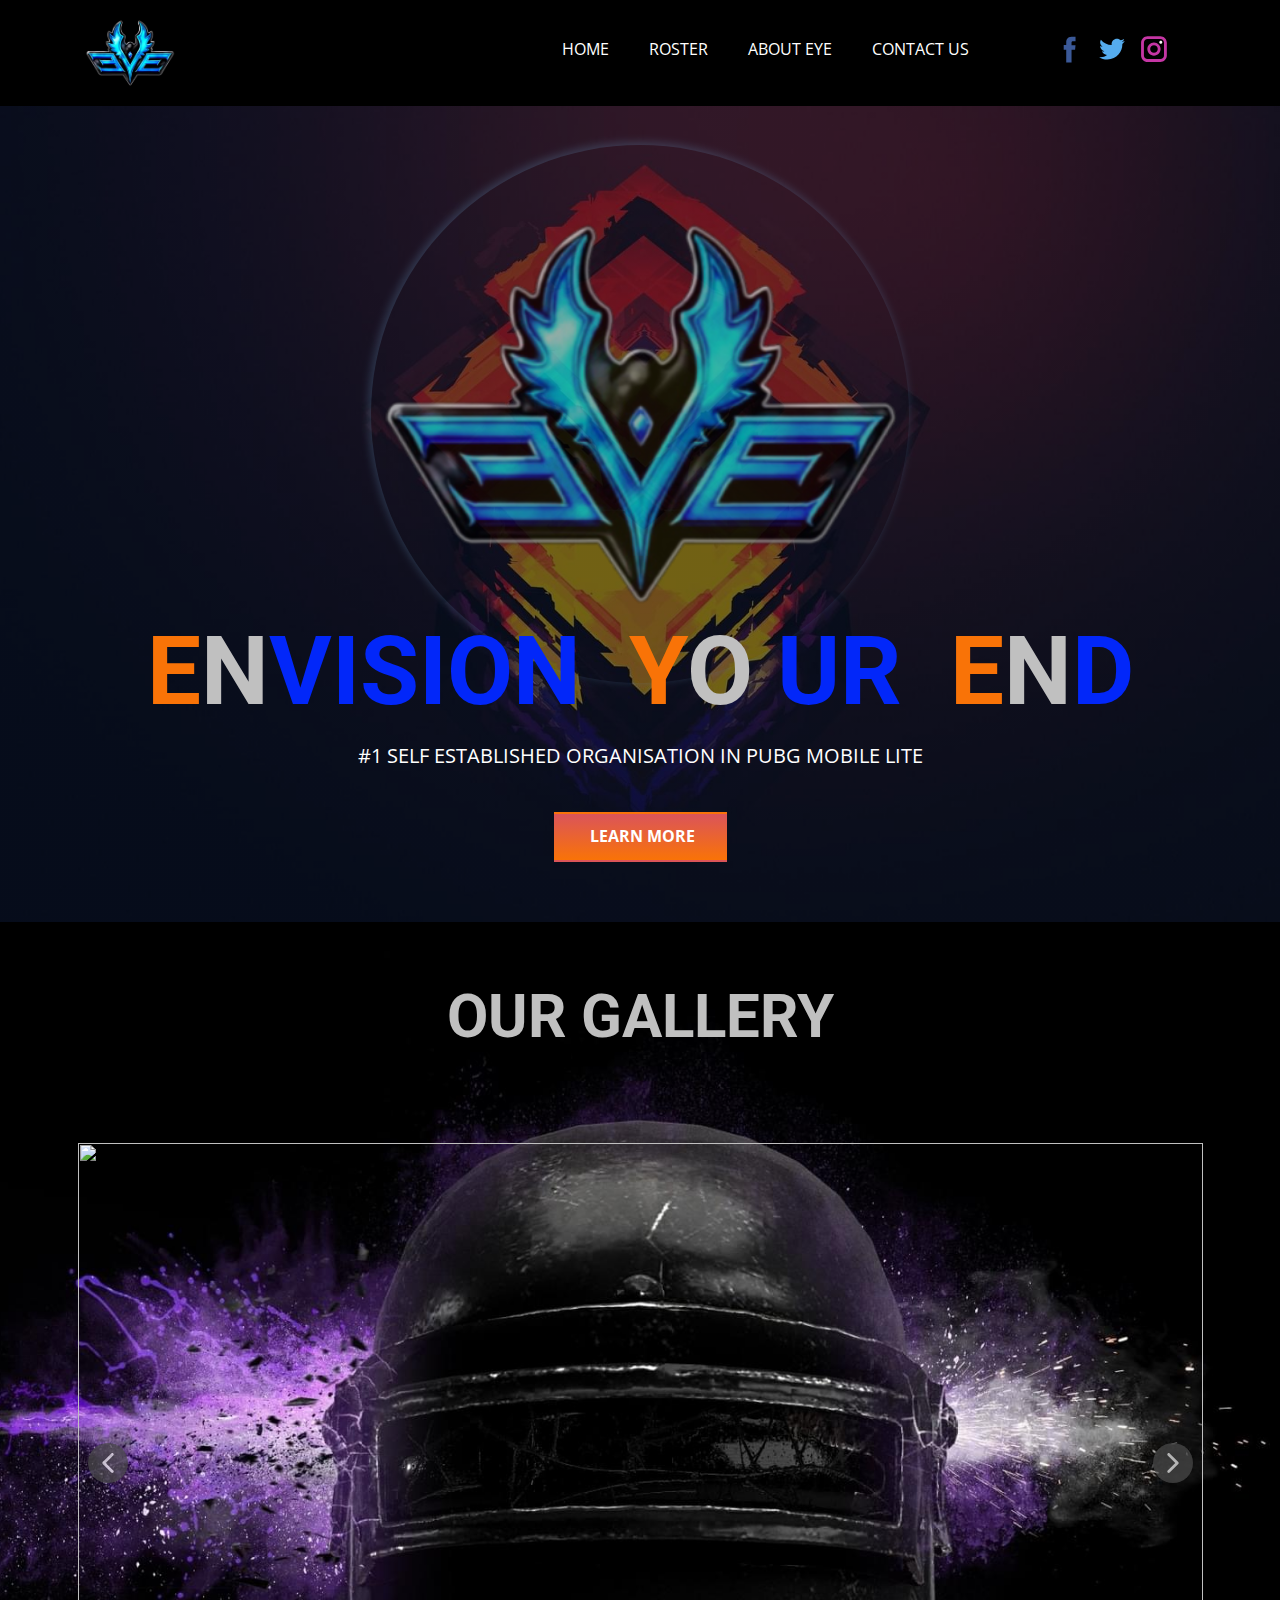
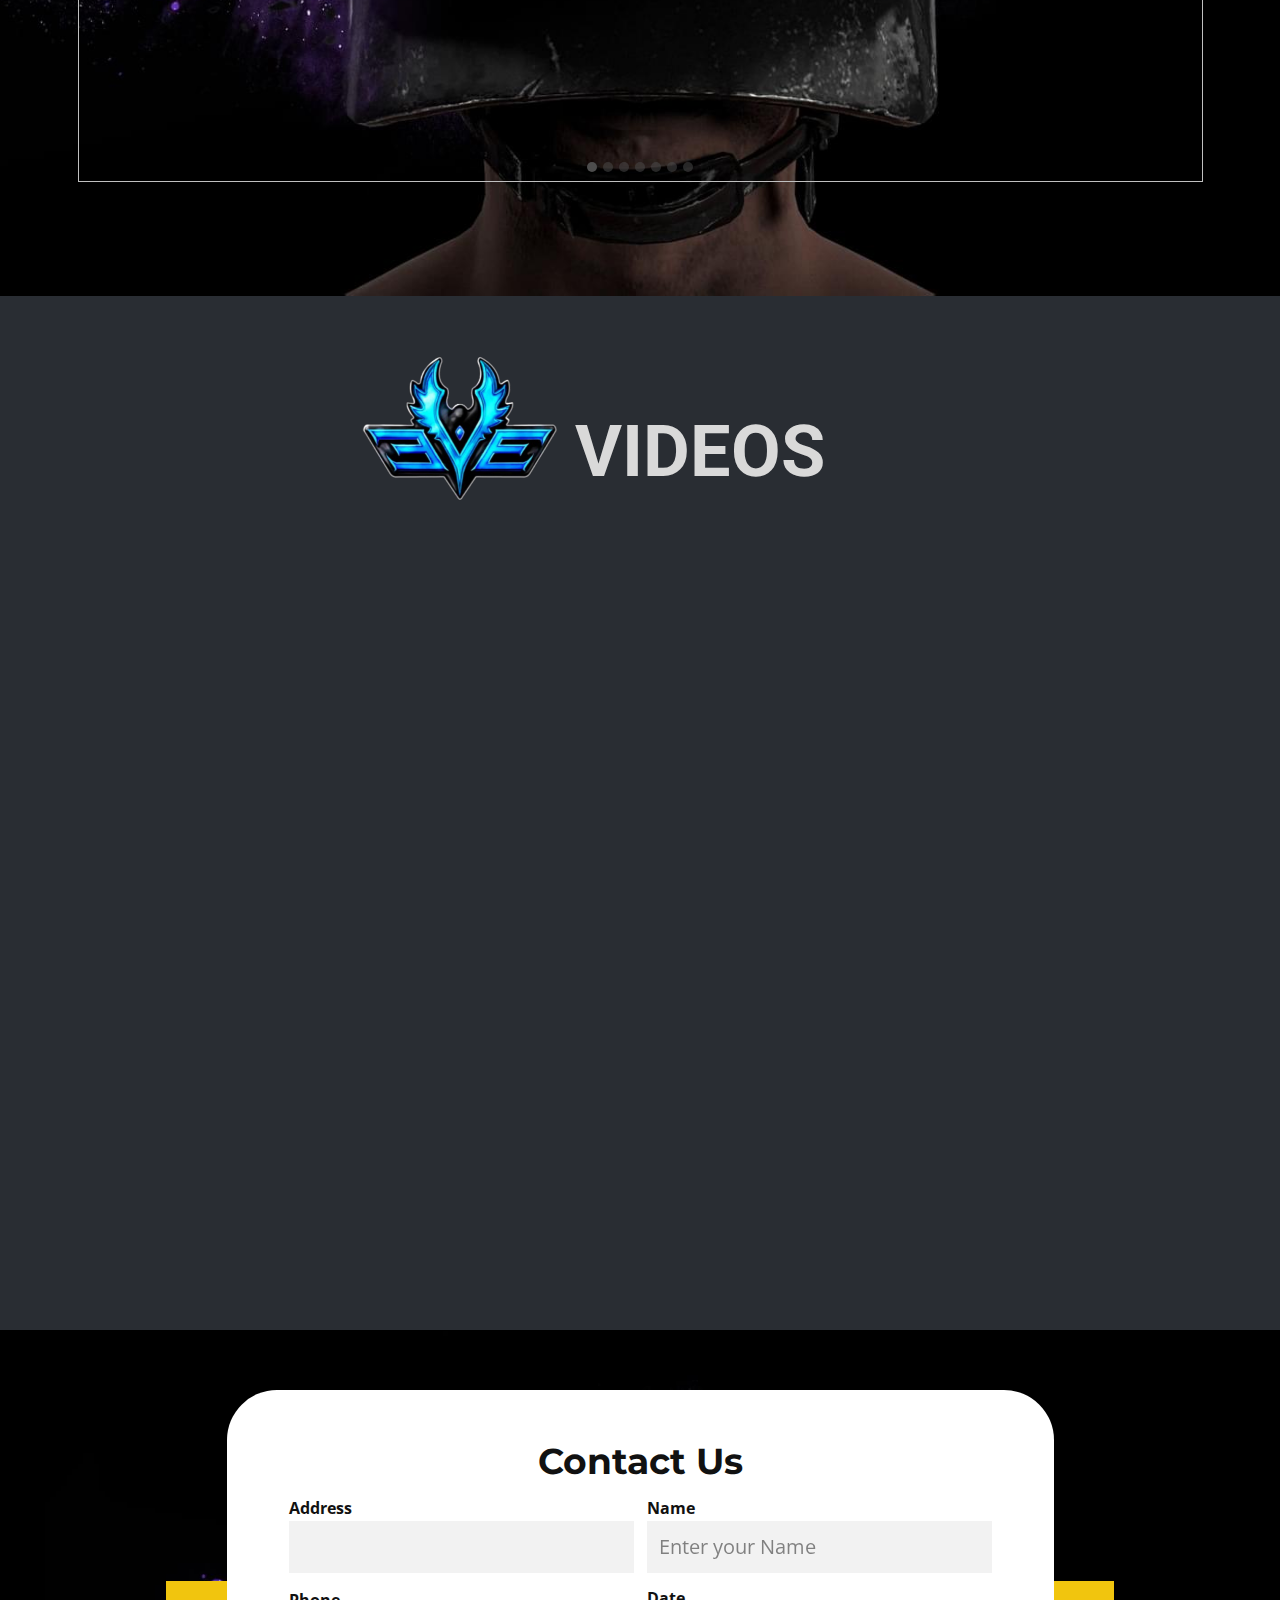
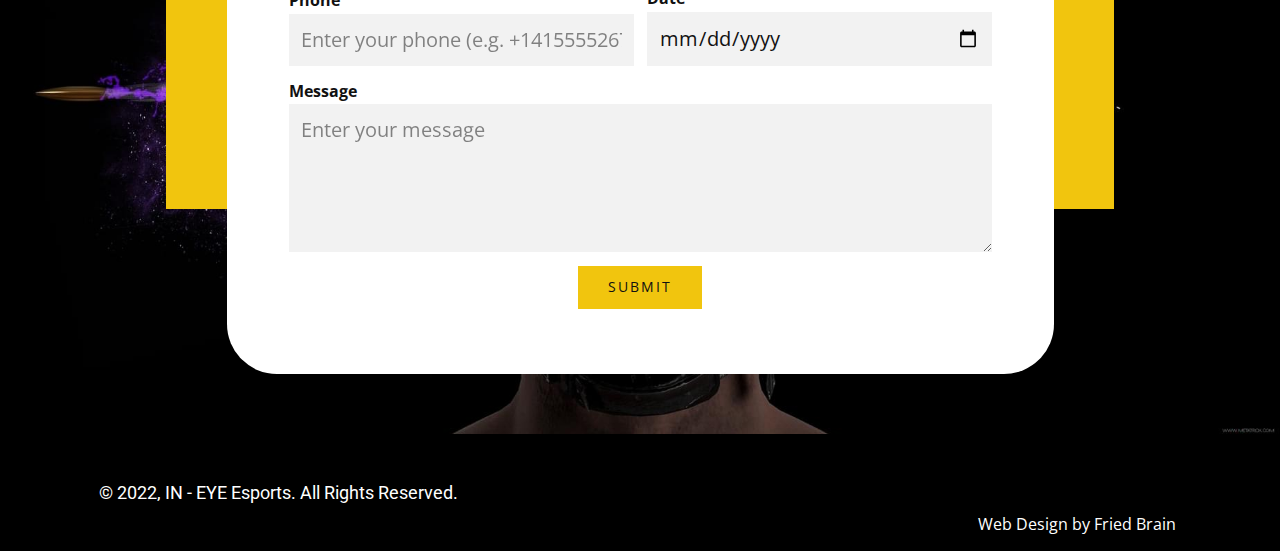
==== index.html @ 91cbe9b1 "Initial commit" ====
<!DOCTYPE html>
<html style="font-size: 16px;"><head>
    <meta name="viewport" content="width=device-width, initial-scale=1.0">
    <meta charset="utf-8">
    <meta name="keywords" content="GAMING
PML
PUBG
PUBGM
PUBGML
">
    <meta name="description" content="#1 SELF ESTABLISHED ORG. IN PUBG MOBILE LITE">
    <meta name="page_type" content="np-template-header-footer-from-plugin">
    <title>WELCOME TO EYE ESPORTS</title>
    <link rel="icon" type="image/png" sizes="32x32" href="images/ELOGO.png" />
    <link rel="stylesheet" href="nicepage.css" media="screen">
<link rel="stylesheet" href="HOME.css" media="screen">
    <script class="u-script" type="text/javascript" src="jquery-1.9.1.min.js" defer=""></script>
    <script class="u-script" type="text/javascript" src="nicepage.js" defer=""></script>
    <meta name="generator" content="Nicepage 4.2.23, nicepage.com">
    <meta property="og:title" content="WELCOME TO EYE ESPORTS">
    <meta property="og:description" content="#1 TEAM IN PUBG MOBILE LITE">
    <meta property="og:image" content="https://eyeesportsin.gg/images/pubg2.jpg">
    <meta property="og:url" content="HTTPS://EYEESPORTSIN.GG">
    <link id="u-theme-google-font" rel="stylesheet" href="https://fonts.googleapis.com/css?family=Roboto:100,100i,300,300i,400,400i,500,500i,700,700i,900,900i|Open+Sans:300,300i,400,400i,600,600i,700,700i,800,800i">
    <link id="u-page-google-font" rel="stylesheet" href="https://fonts.googleapis.com/css?family=Montserrat:100,100i,200,200i,300,300i,400,400i,500,500i,600,600i,700,700i,800,800i,900,900i">
    
    
    
    
    
    <script type="application/ld+json">{
		"@context": "http://schema.org",
		"@type": "Organization",
		"name": "",
		"logo": "images/ELOGO.png",
		"sameAs": [
				"https://facebook.com/eYeESportsIn",
				"https://twitter.com/eYeESportsIn",
				"https://instagram.com/eYeESportsIndia"
		]
}</script>
    <meta name="theme-color" content="#478ac9">
    <meta name="twitter:site" content="@">
    <meta name="twitter:card" content="summary_large_image">
    <meta name="twitter:title" content="WELCOME TO EYE ESPORTS">
    <meta name="twitter:description" content="">
    <meta property="og:type" content="website">
  </head>
  <body class="u-body"><header class="u-align-center-sm u-align-center-xs u-black u-clearfix u-header u-sticky-2e41 u-header" id="sec-9bcf"><div class="u-clearfix u-sheet u-valign-middle u-sheet-1">
        <a href="https://instagram.com/eYeESportsIndia" class="u-image u-logo u-image-1" data-image-width="406" data-image-height="406">
          <img src="images/ELOGO.png" class="u-logo-image u-logo-image-1">
        </a>
        <nav class="u-align-left u-menu u-menu-dropdown u-offcanvas u-menu-1">
          <div class="menu-collapse" style="font-size: 1rem;">
            <a class="u-button-style u-nav-link" href="#">
              <svg class="u-svg-link" preserveAspectRatio="xMidYMin slice" viewBox="0 0 302 302" style=""><use xlink:href="#svg-8a8f"></use></svg>
              <svg xmlns="http://www.w3.org/2000/svg" xmlns:xlink="http://www.w3.org/1999/xlink" version="1.1" id="svg-8a8f" x="0px" y="0px" viewBox="0 0 302 302" style="enable-background:new 0 0 302 302;" xml:space="preserve" class="u-svg-content"><g><rect y="36" width="302" height="30"></rect><rect y="236" width="302" height="30"></rect><rect y="136" width="302" height="30"></rect>
</g><g></g><g></g><g></g><g></g><g></g><g></g><g></g><g></g><g></g><g></g><g></g><g></g><g></g><g></g><g></g></svg>
            </a>
          </div>
          <div class="u-custom-menu u-nav-container">
            <ul class="u-nav u-unstyled u-nav-1"><li class="u-nav-item"><a class="u-button-style u-nav-link u-text-active-custom-color-2 u-text-hover-custom-color-1" href="//HOME.html" style="padding: 10px 20px;">HOME</a>
</li><li class="u-nav-item"><a class="u-button-style u-nav-link u-text-active-custom-color-2 u-text-hover-custom-color-1" href="/Roster.html" style="padding: 10px 20px;">ROSTER</a>
</li><li class="u-nav-item"><a class="u-button-style u-nav-link u-text-active-custom-color-2 u-text-hover-custom-color-1" href="/About-EYE.html" style="padding: 10px 20px;">ABOUT EYE</a>
</li><li class="u-nav-item"><a class="u-button-style u-nav-link u-text-active-custom-color-2 u-text-hover-custom-color-1" href="/Contact-US.html" style="padding: 10px 20px;">CONTACT US</a>
</li></ul>
          </div>
          <div class="u-custom-menu u-nav-container-collapse">
            <div class="u-align-center u-black u-container-style u-inner-container-layout u-opacity u-opacity-95 u-sidenav">
              <div class="u-inner-container-layout u-sidenav-overflow">
                <div class="u-menu-close"></div>
                <ul class="u-align-center u-nav u-popupmenu-items u-unstyled u-nav-2"><li class="u-nav-item"><a class="u-button-style u-nav-link" href="/HOME.html" style="padding: 10px 20px;">HOME</a>
</li><li class="u-nav-item"><a class="u-button-style u-nav-link" href="/Roster.html" style="padding: 10px 20px;">ROSTER</a>
</li><li class="u-nav-item"><a class="u-button-style u-nav-link" href="/About-EYE.html" style="padding: 10px 20px;">ABOUT EYE</a>
</li><li class="u-nav-item"><a class="u-button-style u-nav-link" href="/Contact-US.html" style="padding: 10px 20px;">CONTACT US</a>
</li></ul>
              </div>
            </div>
            <div class="u-black u-menu-overlay u-opacity u-opacity-70"></div>
          </div>
        </nav>
        <div class="u-social-icons u-spacing-10 u-social-icons-1">
          <a class="u-social-url" title="facebook" target="_blank" href="https://facebook.com/eYeESportsIn"><span class="u-icon u-social-facebook u-social-icon u-icon-1"><svg class="u-svg-link" preserveAspectRatio="xMidYMin slice" viewBox="0 0 112 112" style=""><use xlink:href="#svg-cdeb"></use></svg><svg class="u-svg-content" viewBox="0 0 112 112" x="0" y="0" id="svg-cdeb"><path fill="currentColor" d="M75.5,28.8H65.4c-1.5,0-4,0.9-4,4.3v9.4h13.9l-1.5,15.8H61.4v45.1H42.8V58.3h-8.8V42.4h8.8V32.2
c0-7.4,3.4-18.8,18.8-18.8h13.8v15.4H75.5z"></path></svg></span>
          </a>
          <a class="u-social-url" title="twitter" target="_blank" href="https://twitter.com/eYeESportsIn"><span class="u-icon u-social-icon u-social-twitter u-icon-2"><svg class="u-svg-link" preserveAspectRatio="xMidYMin slice" viewBox="0 0 112 112" style=""><use xlink:href="#svg-73bd"></use></svg><svg class="u-svg-content" viewBox="0 0 112 112" x="0" y="0" id="svg-73bd"><path fill="currentColor" d="M92.2,38.2c0,0.8,0,1.6,0,2.3c0,24.3-18.6,52.4-52.6,52.4c-10.6,0.1-20.2-2.9-28.5-8.2
	c1.4,0.2,2.9,0.2,4.4,0.2c8.7,0,16.7-2.9,23-7.9c-8.1-0.2-14.9-5.5-17.3-12.8c1.1,0.2,2.4,0.2,3.4,0.2c1.6,0,3.3-0.2,4.8-0.7
	c-8.4-1.6-14.9-9.2-14.9-18c0-0.2,0-0.2,0-0.2c2.5,1.4,5.4,2.2,8.4,2.3c-5-3.3-8.3-8.9-8.3-15.4c0-3.4,1-6.5,2.5-9.2
	c9.1,11.1,22.7,18.5,38,19.2c-0.2-1.4-0.4-2.8-0.4-4.3c0.1-10,8.3-18.2,18.5-18.2c5.4,0,10.1,2.2,13.5,5.7c4.3-0.8,8.1-2.3,11.7-4.5
	c-1.4,4.3-4.3,7.9-8.1,10.1c3.7-0.4,7.3-1.4,10.6-2.9C98.9,32.3,95.7,35.5,92.2,38.2z"></path></svg></span>
          </a>
          <a class="u-social-url" title="instagram" target="_blank" href="https://instagram.com/eYeESportsIndia"><span class="u-icon u-social-icon u-social-instagram u-icon-3"><svg class="u-svg-link" preserveAspectRatio="xMidYMin slice" viewBox="0 0 112 112" style=""><use xlink:href="#svg-d512"></use></svg><svg class="u-svg-content" viewBox="0 0 112 112" x="0" y="0" id="svg-d512"><path fill="currentColor" d="M55.9,32.9c-12.8,0-23.2,10.4-23.2,23.2s10.4,23.2,23.2,23.2s23.2-10.4,23.2-23.2S68.7,32.9,55.9,32.9z
	 M55.9,69.4c-7.4,0-13.3-6-13.3-13.3c-0.1-7.4,6-13.3,13.3-13.3s13.3,6,13.3,13.3C69.3,63.5,63.3,69.4,55.9,69.4z"></path><path fill="#FFFFFF" d="M79.7,26.8c-3,0-5.4,2.5-5.4,5.4s2.5,5.4,5.4,5.4c3,0,5.4-2.5,5.4-5.4S82.7,26.8,79.7,26.8z"></path><path fill="currentColor" d="M78.2,11H33.5C21,11,10.8,21.3,10.8,33.7v44.7c0,12.6,10.2,22.8,22.7,22.8h44.7c12.6,0,22.7-10.2,22.7-22.7
	V33.7C100.8,21.1,90.6,11,78.2,11z M91,78.4c0,7.1-5.8,12.8-12.8,12.8H33.5c-7.1,0-12.8-5.8-12.8-12.8V33.7
	c0-7.1,5.8-12.8,12.8-12.8h44.7c7.1,0,12.8,5.8,12.8,12.8V78.4z"></path></svg></span>
          </a>
        </div>
      </div></header>
    <section class="u-align-center u-clearfix u-image u-shading u-section-1" src="" data-image-width="1920" data-image-height="1080" id="sec-65f6">
      <div class="u-clearfix u-sheet u-sheet-1">
        <div class="u-image u-image-circle u-opacity u-opacity-80 u-preserve-proportions u-image-1" alt="EYE LOGO" data-image-width="406" data-image-height="406" data-href="https://instagram.com/eYeESportsIndia" data-target="_blank"></div>
        <h1 class="u-text u-text-default u-title u-text-1">
          <span class="u-text-custom-color-4">E</span>
          <span class="u-text-grey-25">N<span class="u-text-custom-color-1">VISION</span>&nbsp;
          </span>
          <span class="u-text-custom-color-4">Y</span>
          <span class="u-text-grey-25">O</span>
          <span class="u-text-grey-15">
            <span class="u-text-custom-color-1">UR</span>&nbsp;
          </span>
          <span class="u-text-custom-color-4">E</span>
          <span class="u-text-grey-25">N</span>
          <span class="u-text-palette-1-dark-1"></span>
          <span class="u-text-custom-color-1">D</span>
        </h1>
        <p class="u-large-text u-text u-text-default u-text-variant u-text-2">#1 SELF ESTABLISHED ORGANISATION IN PUBG MOBILE LITE</p>
        <a href="/About-EYE.html" data-page-id="1231087" class="u-active-custom-color-1 u-border-2 u-border-hover-custom-color-4 u-btn u-button-style u-gradient u-hover-custom-color-1 u-none u-btn-1"><span class="u-icon"></span>&nbsp;LEARN MORE
        </a>
      </div>
    </section>
    <section class="u-align-center u-clearfix u-image u-section-2" id="sec-c65a" data-image-width="1849" data-image-height="1080">
      <div class="u-clearfix u-sheet u-sheet-1">
        <h1 class="u-text u-text-grey-25 u-text-1">OUR GALLERY</h1>
        <div class="u-carousel u-gallery u-gallery-slider u-layout-carousel u-lightbox u-no-transition u-show-text-on-hover u-gallery-1" id="carousel-d2d5" data-interval="5000" data-u-ride="carousel">
          <ol class="u-absolute-hcenter u-carousel-indicators u-carousel-indicators-1">
            <li data-u-target="#carousel-d2d5" data-u-slide-to="0" class="u-active u-grey-70 u-shape-circle" style="width: 10px; height: 10px;"></li>
            <li data-u-target="#carousel-d2d5" data-u-slide-to="1" class="u-grey-70 u-shape-circle" style="width: 10px; height: 10px;"></li>
            <li data-u-target="#carousel-d2d5" data-u-slide-to="2" class="u-grey-70 u-shape-circle" style="width: 10px; height: 10px;"></li>
            <li data-u-target="#carousel-d2d5" data-u-slide-to="3" class="u-grey-70 u-shape-circle" style="width: 10px; height: 10px;"></li>
            <li data-u-target="#carousel-d2d5" data-u-slide-to="4" class="u-grey-70 u-shape-circle" style="width: 10px; height: 10px;"></li>
            <li data-u-target="#carousel-d2d5" data-u-slide-to="5" class="u-grey-70 u-shape-circle" style="width: 10px; height: 10px;"></li>
            <li data-u-target="#carousel-d2d5" data-u-slide-to="6" class="u-grey-70 u-shape-circle" style="width: 10px; height: 10px;"></li>
          </ol>
          <div class="u-carousel-inner u-gallery-inner" role="listbox">
            <div class="u-active u-carousel-item u-effect-fade u-gallery-item u-carousel-item-1">
              <div class="u-back-slide" data-image-width="627" data-image-height="413">
                <img class="u-back-image u-expanded u-image-contain" src="https://media.discordapp.net/attachments/745951797952380987/854268850404065290/Screenshot_2021-06-15-13-06-39-60.jpg?width=627&amp;height=413">
              </div>
              <div class="u-align-center u-over-slide u-shading u-valign-bottom u-over-slide-1">
                <h3 class="u-gallery-heading">Sample Title</h3>
                <p class="u-gallery-text">Sample Text</p>
              </div>
            </div>
            <div class="u-carousel-item u-effect-fade u-gallery-item u-carousel-item-2" data-image-width="744" data-image-height="413">
              <div class="u-back-slide">
                <img class="u-back-image u-expanded u-image-contain" src="https://media.discordapp.net/attachments/854843854876704779/886864207356755968/Screenshot_2021-09-13-04-16-05-93_1c337646f29875672b5a61192b9010f9.jpg?width=744&amp;height=413">
              </div>
              <div class="u-align-center u-over-slide u-shading u-valign-bottom u-over-slide-2">
                <h3 class="u-gallery-heading"></h3>
                <p class="u-gallery-text"></p>
              </div>
              <style data-mode="XL"></style>
              <style data-mode="LG"></style>
              <style data-mode="MD"></style>
              <style data-mode="SM"></style>
              <style data-mode="XS"></style>
            </div>
            <div class="u-carousel-item u-effect-fade u-gallery-item u-carousel-item-3" data-image-width="734" data-image-height="413">
              <div class="u-back-slide">
                <img class="u-back-image u-expanded u-image-contain" src="https://media.discordapp.net/attachments/854843854876704779/885830074107039794/POINT_TABLE_QUALIFIERS_M.png?width=734&amp;height=413">
              </div>
              <div class="u-align-center u-over-slide u-shading u-valign-bottom u-over-slide-3">
                <h3 class="u-gallery-heading"></h3>
                <p class="u-gallery-text"></p>
              </div>
              <style data-mode="XL"></style>
              <style data-mode="LG"></style>
              <style data-mode="MD"></style>
              <style data-mode="SM"></style>
              <style data-mode="XS"></style>
            </div>
            <div class="u-carousel-item u-effect-fade u-gallery-item u-carousel-item-4" data-image-width="725" data-image-height="413">
              <div class="u-back-slide u-back-slide-4">
                <img class="u-back-image u-expanded u-image-contain" src="https://media.discordapp.net/attachments/854843854876704779/884537394601271296/Screenshot_2021-09-07-02-03-43-89_1c337646f29875672b5a61192b9010f9.jpg?width=725&amp;height=413">
                <img class="u-image u-image-default u-image-1" src="https://media.discordapp.net/attachments/854843854876704779/884534940891492372/Screenshot_2021-09-07-01-53-54-43_1c337646f29875672b5a61192b9010f9.jpg?width=827&amp;height=413" alt="" data-image-width="827" data-image-height="413">
              </div>
              <div class="u-align-center u-over-slide u-shading u-valign-bottom u-over-slide-4">
                <h3 class="u-gallery-heading"></h3>
                <p class="u-gallery-text"></p>
              </div>
              <style data-mode="XL"></style>
              <style data-mode="LG"></style>
              <style data-mode="MD"></style>
              <style data-mode="SM"></style>
              <style data-mode="XS"></style>
            </div>
            <div class="u-carousel-item u-effect-fade u-gallery-item u-carousel-item-5" data-image-width="706" data-image-height="413">
              <div class="u-back-slide">
                <img class="u-back-image u-expanded u-image-contain" src="https://media.discordapp.net/attachments/854843854876704779/884537357842391050/Screenshot_2021-09-07-02-04-11-44_1c337646f29875672b5a61192b9010f9.jpg?width=706&amp;height=413">
              </div>
              <div class="u-align-center u-over-slide u-shading u-valign-bottom u-over-slide-5">
                <h3 class="u-gallery-heading"></h3>
                <p class="u-gallery-text"></p>
              </div>
              <style data-mode="XL"></style>
              <style data-mode="LG"></style>
              <style data-mode="MD"></style>
              <style data-mode="SM"></style>
              <style data-mode="XS"></style>
            </div>
            <div class="u-carousel-item u-effect-fade u-gallery-item u-carousel-item-6" data-image-width="729" data-image-height="413">
              <div class="u-back-slide">
                <img class="u-back-image u-expanded u-image-contain" src="https://media.discordapp.net/attachments/854843854876704779/884537340016594964/Screenshot_2021-09-07-02-04-22-21_1c337646f29875672b5a61192b9010f9.jpg?width=729&amp;height=413">
              </div>
              <div class="u-align-center u-over-slide u-shading u-valign-bottom u-over-slide-6">
                <h3 class="u-gallery-heading"></h3>
                <p class="u-gallery-text"></p>
              </div>
              <style data-mode="XL"></style>
              <style data-mode="LG"></style>
              <style data-mode="MD"></style>
              <style data-mode="SM"></style>
              <style data-mode="XS"></style>
            </div>
            <div class="u-carousel-item u-effect-fade u-gallery-item u-carousel-item-7" data-image-width="827" data-image-height="413">
              <div class="u-back-slide">
                <img class="u-back-image u-expanded u-image-contain" src="https://media.discordapp.net/attachments/854843854876704779/884534940891492372/Screenshot_2021-09-07-01-53-54-43_1c337646f29875672b5a61192b9010f9.jpg?width=827&amp;height=413">
              </div>
              <div class="u-align-center u-over-slide u-shading u-valign-bottom u-over-slide-7">
                <h3 class="u-gallery-heading"></h3>
                <p class="u-gallery-text"></p>
              </div>
              <style data-mode="XL"></style>
              <style data-mode="LG"></style>
              <style data-mode="MD"></style>
              <style data-mode="SM"></style>
              <style data-mode="XS"></style>
            </div>
          </div>
          <a class="u-absolute-vcenter u-carousel-control u-carousel-control-prev u-grey-70 u-icon-circle u-opacity u-opacity-70 u-spacing-10 u-text-white u-carousel-control-1" href="#carousel-d2d5" role="button" data-u-slide="prev">
            <span aria-hidden="true">
              <svg viewBox="0 0 451.847 451.847"><path d="M97.141,225.92c0-8.095,3.091-16.192,9.259-22.366L300.689,9.27c12.359-12.359,32.397-12.359,44.751,0
c12.354,12.354,12.354,32.388,0,44.748L173.525,225.92l171.903,171.909c12.354,12.354,12.354,32.391,0,44.744
c-12.354,12.365-32.386,12.365-44.745,0l-194.29-194.281C100.226,242.115,97.141,234.018,97.141,225.92z"></path></svg>
            </span>
            <span class="sr-only">
              <svg viewBox="0 0 451.847 451.847"><path d="M97.141,225.92c0-8.095,3.091-16.192,9.259-22.366L300.689,9.27c12.359-12.359,32.397-12.359,44.751,0
c12.354,12.354,12.354,32.388,0,44.748L173.525,225.92l171.903,171.909c12.354,12.354,12.354,32.391,0,44.744
c-12.354,12.365-32.386,12.365-44.745,0l-194.29-194.281C100.226,242.115,97.141,234.018,97.141,225.92z"></path></svg>
            </span>
          </a>
          <a class="u-absolute-vcenter u-carousel-control u-carousel-control-next u-grey-70 u-icon-circle u-opacity u-opacity-70 u-spacing-10 u-text-white u-carousel-control-2" href="#carousel-d2d5" role="button" data-u-slide="next">
            <span aria-hidden="true">
              <svg viewBox="0 0 451.846 451.847"><path d="M345.441,248.292L151.154,442.573c-12.359,12.365-32.397,12.365-44.75,0c-12.354-12.354-12.354-32.391,0-44.744
L278.318,225.92L106.409,54.017c-12.354-12.359-12.354-32.394,0-44.748c12.354-12.359,32.391-12.359,44.75,0l194.287,194.284
c6.177,6.18,9.262,14.271,9.262,22.366C354.708,234.018,351.617,242.115,345.441,248.292z"></path></svg>
            </span>
            <span class="sr-only">
              <svg viewBox="0 0 451.846 451.847"><path d="M345.441,248.292L151.154,442.573c-12.359,12.365-32.397,12.365-44.75,0c-12.354-12.354-12.354-32.391,0-44.744
L278.318,225.92L106.409,54.017c-12.354-12.359-12.354-32.394,0-44.748c12.354-12.359,32.391-12.359,44.75,0l194.287,194.284
c6.177,6.18,9.262,14.271,9.262,22.366C354.708,234.018,351.617,242.115,345.441,248.292z"></path></svg>
            </span>
          </a>
        </div>
      </div>
    </section>
    <section class="u-align-center u-clearfix u-palette-5-dark-3 u-section-3" id="carousel_f2ad">
      <div class="u-clearfix u-sheet u-sheet-1">
        <h1 class="u-text u-title u-text-1">
          <span class="u-text-custom-color-6">
            <span style="font-weight: 700;" class="u-text-grey-15">VIDEOS</span>
          </span>&nbsp;&nbsp;
        </h1>
        <img class="u-image u-image-default u-preserve-proportions u-image-1" src="images/ELOGO.png" alt="" data-image-width="406" data-image-height="406">
        <div class="u-video u-video-1">
          <div class="embed-responsive embed-responsive-1">
            <iframe style="position: absolute;top: 0;left: 0;width: 100%;height: 100%;" class="embed-responsive-item" src="https://www.youtube.com/embed/fvh1-pXfKII?mute=0&amp;showinfo=0&amp;controls=1&amp;start=0" frameborder="0" allowfullscreen=""></iframe>
          </div>
        </div>
      </div>
    </section>
    <section class="u-align-center u-clearfix u-image u-section-4" id="carousel_c1a5" data-image-width="1849" data-image-height="1080">
      <div class="u-clearfix u-sheet u-sheet-1">
        <div class="u-palette-3-base u-shape u-shape-rectangle u-shape-1"></div>
        <div class="u-container-style u-group u-radius-50 u-shape-round u-white u-group-1">
          <div class="u-container-layout u-container-layout-1">
            <h2 class="u-align-center u-custom-font u-font-montserrat u-text u-text-1">Contact Us</h2>
            <div class="u-form u-form-1">
              <form action="https://nicepage.com/editor/Forms/Process" method="POST" class="u-clearfix u-form-spacing-13 u-form-vertical u-inner-form" style="padding: 0;" source="email" name="form">
                <input type="hidden" id="siteId" name="siteId" value="1231049" wfd-invisible="true">
                <input type="hidden" id="pageId" name="pageId" value="1231713" wfd-invisible="true">
                <div class="u-form-email u-form-group u-form-partition-factor-2">
                  <label for="email-f18c" class="u-label u-label-1">Address</label>
                  <input type="email" placeholder="" id="email-f18c" name="email" class="u-grey-5 u-input u-input-rectangle u-input-1" required="">
                </div>
                <div class="u-form-group u-form-name u-form-partition-factor-2">
                  <label for="name-f18c" class="u-label u-label-2">Name</label>
                  <input type="text" placeholder="Enter your Name" id="name-f18c" name="name" class="u-grey-5 u-input u-input-rectangle u-input-2" required="">
                </div>
                <div class="u-form-group u-form-partition-factor-2 u-form-phone u-form-group-3">
                  <label for="phone-cbff" class="u-label u-label-3" wfd-invisible="true">Phone</label>
                  <input type="tel" pattern="\+?\d{0,2}[\s\(\-]?([0-9]{3})[\s\)\-]?([\s\-]?)([0-9]{3})[\s\-]?([0-9]{2})[\s\-]?([0-9]{2})" placeholder="Enter your phone (e.g. +14155552675)" id="phone-cbff" name="phone оо" class="u-grey-5 u-input u-input-rectangle u-input-3" required="">
                </div>
                <div class="u-form-date u-form-group u-form-partition-factor-2 u-form-group-4">
                  <label for="date-33f9" class="u-label u-label-4">Date</label>
                  <input type="date" placeholder="" id="date-33f9" name="date" class="u-grey-5 u-input u-input-rectangle u-input-4" required="">
                </div>
                <div class="u-form-group u-form-message u-form-group-5">
                  <label for="message-1015" class="u-label u-label-5">Message</label>
                  <textarea placeholder="Enter your message" rows="4" cols="50" id="message-1015" name="message-1" class="u-grey-5 u-input u-input-rectangle u-input-5" required=""></textarea>
                </div>
                <div class="u-align-center u-form-group u-form-submit">
                  <a href="#" class="u-border-none u-btn u-btn-submit u-button-style u-palette-3-base u-btn-1">Submit</a>
                  <input type="submit" value="submit" class="u-form-control-hidden" wfd-invisible="true">
                </div>
                <div class="u-form-send-message u-form-send-success" wfd-invisible="true"> Thank you! Your message has been sent. </div>
                <div class="u-form-send-error u-form-send-message" wfd-invisible="true"> Unable to send your message. Please fix errors then try again. </div>
                <input type="hidden" value="" name="recaptchaResponse" wfd-invisible="true">
              </form>
            </div>
          </div>
        </div>
      </div>
    </section>
    
    
    <footer class="u-align-center u-black u-clearfix u-footer u-footer" id="sec-6e33"><h6 class="u-text u-text-1">© 2022, IN - EYE Esports. All Rights Reserved.</h6><p class="u-text u-text-2" spellcheck="false"> Web Design by&nbsp;Fried Brain</p></footer>
    <!-- <section class="u-backlink u-clearfix u-grey-80">
      <a class="u-link" href="https://nicepage.com/website-templates" target="_blank">
        <span>Website Templates</span>
      </a>
      <p class="u-text">
        <span>created with</span>
      </p>
      <a class="u-link" href="" target="_blank">
        <span>Website Builder Software</span>
      </a>. 
    </section> -->
  
</body></html>
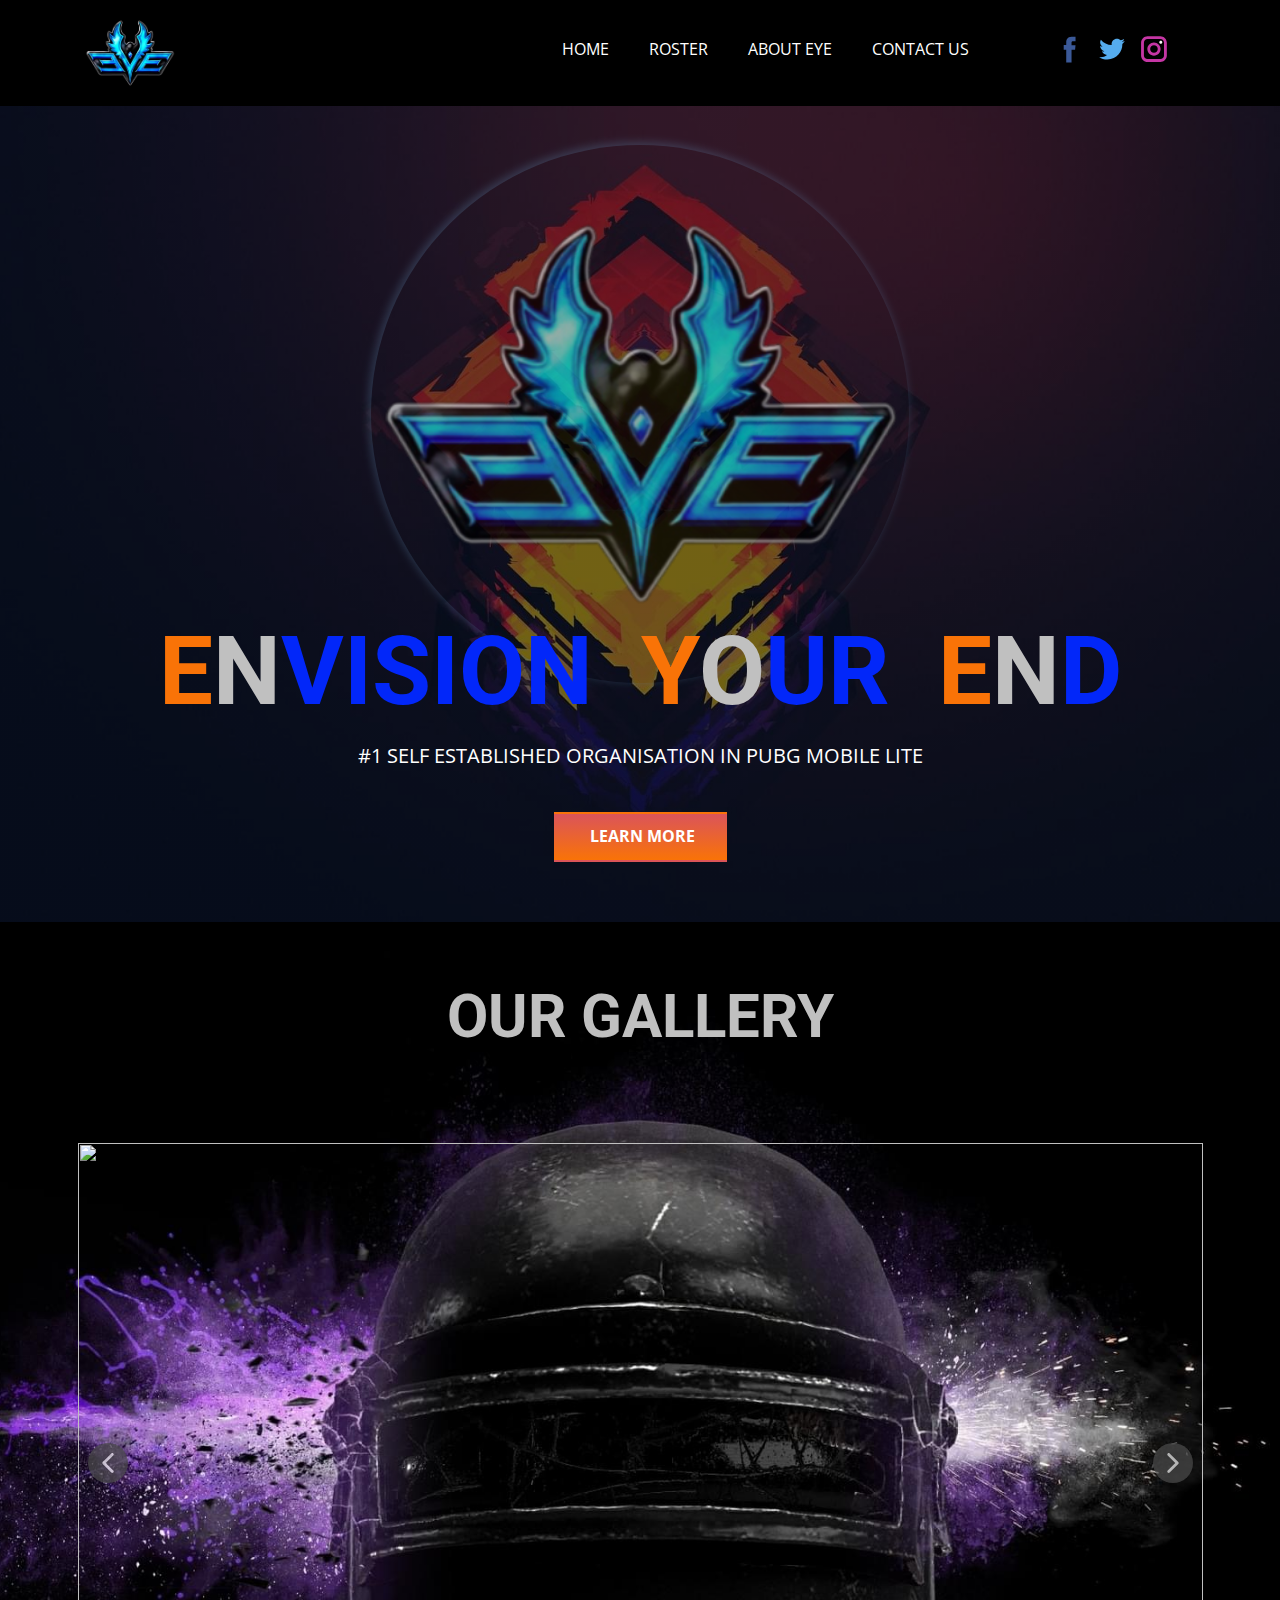
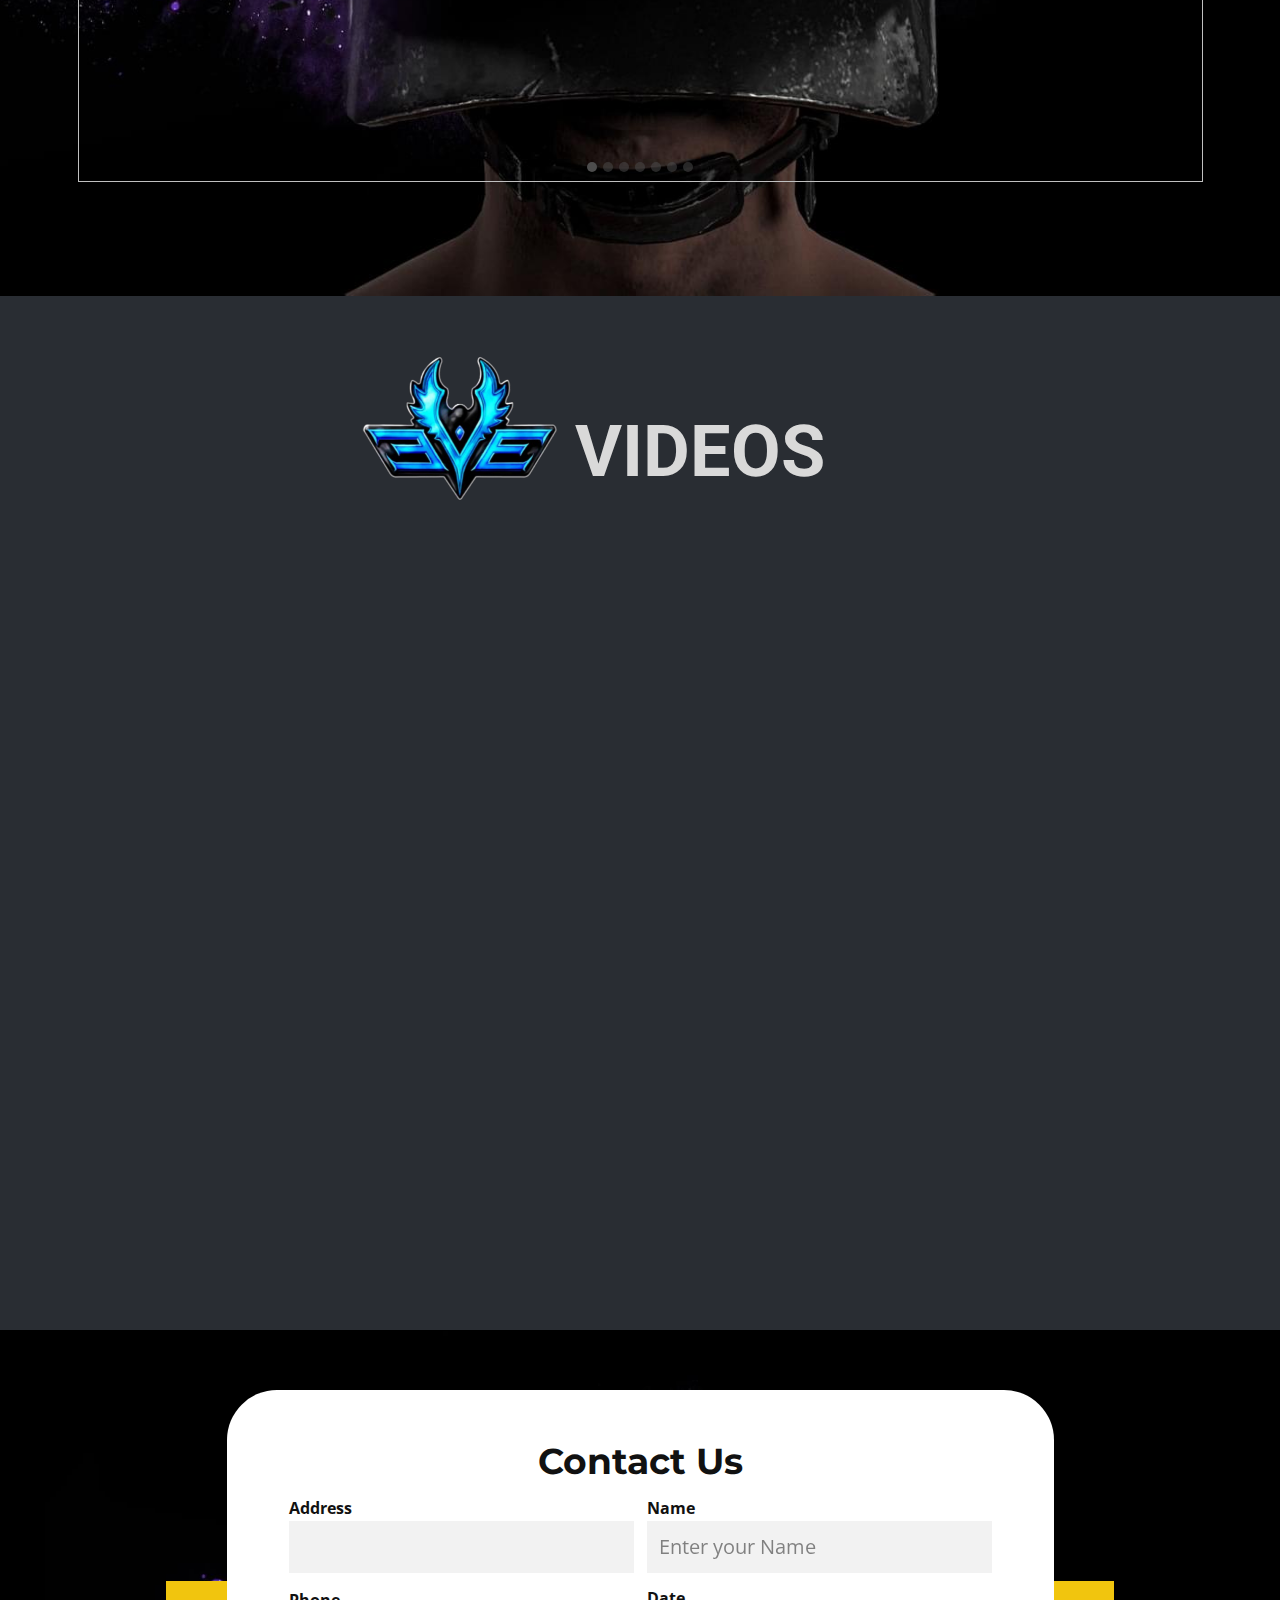
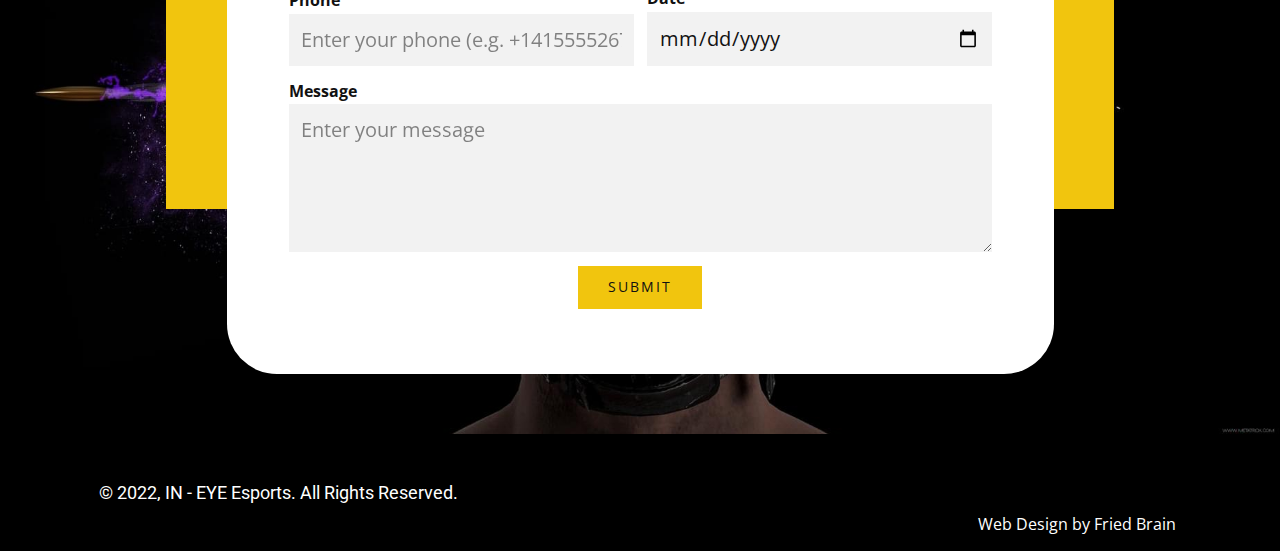
==== commit da95464e: "#2" ====
--- a/index.html
+++ b/index.html
@@ -105,9 +105,7 @@
           </span>
           <span class="u-text-custom-color-4">Y</span>
           <span class="u-text-grey-25">O</span>
-          <span class="u-text-grey-15">
-            <span class="u-text-custom-color-1">UR</span>&nbsp;
-          </span>
+          <span class="u-text-custom-color-1">UR</span>&nbsp;
           <span class="u-text-custom-color-4">E</span>
           <span class="u-text-grey-25">N</span>
           <span class="u-text-palette-1-dark-1"></span>
@@ -315,16 +313,6 @@
     
     
     <footer class="u-align-center u-black u-clearfix u-footer u-footer" id="sec-6e33"><h6 class="u-text u-text-1">© 2022, IN - EYE Esports. All Rights Reserved.</h6><p class="u-text u-text-2" spellcheck="false"> Web Design by&nbsp;Fried Brain</p></footer>
-    <!-- <section class="u-backlink u-clearfix u-grey-80">
-      <a class="u-link" href="https://nicepage.com/website-templates" target="_blank">
-        <span>Website Templates</span>
-      </a>
-      <p class="u-text">
-        <span>created with</span>
-      </p>
-      <a class="u-link" href="" target="_blank">
-        <span>Website Builder Software</span>
-      </a>. 
-    </section> -->
+  
   
 </body></html>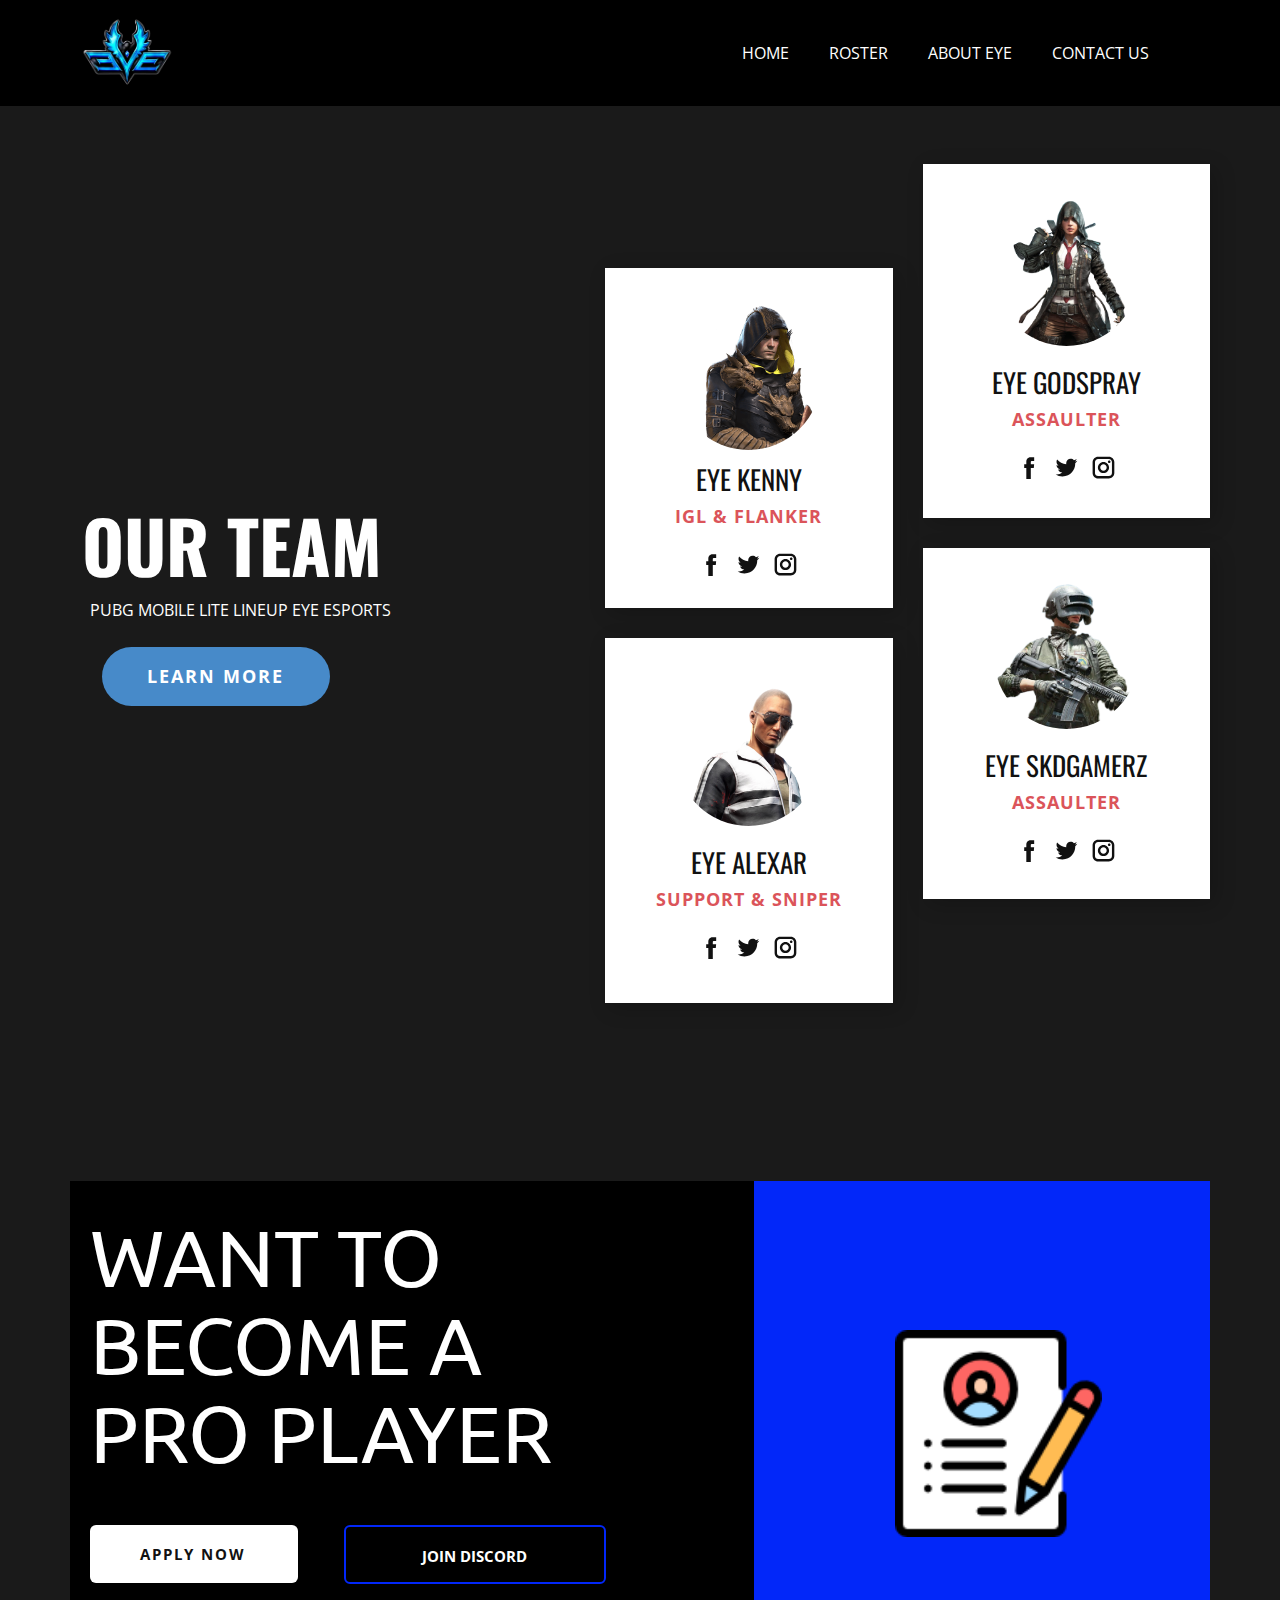
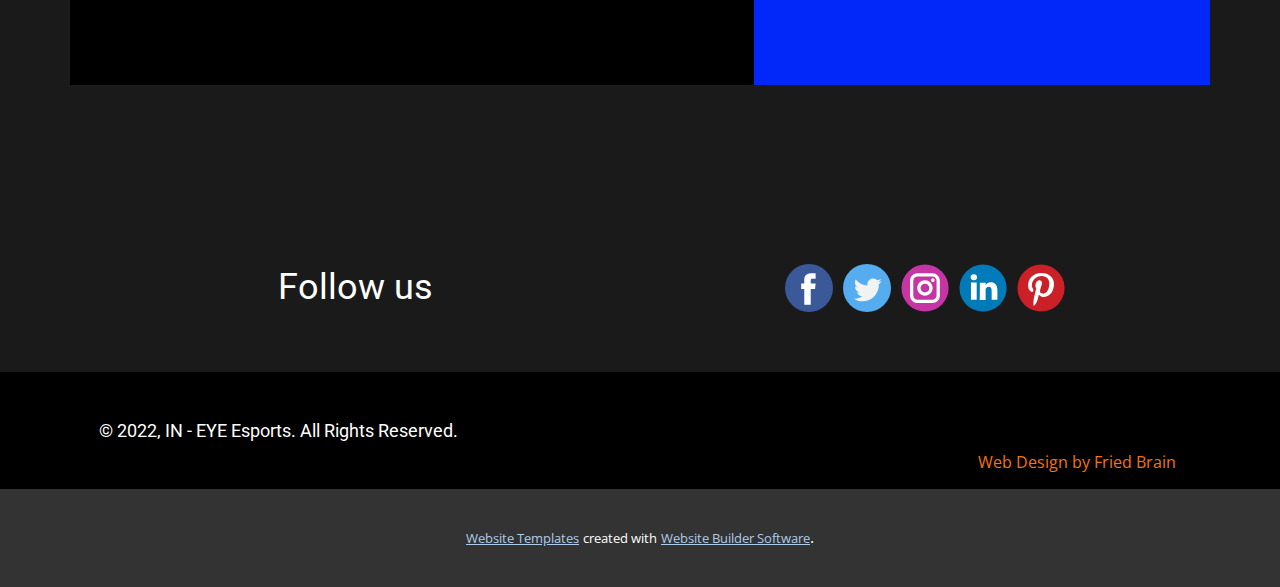
==== commit a3a61f31: "Features and Design Update #1" ====
--- a/index.html
+++ b/index.html
@@ -1,29 +1,19 @@
 <!DOCTYPE html>
-<html style="font-size: 16px;"><head>
+<html style="font-size: 16px;">
+  <head>
     <meta name="viewport" content="width=device-width, initial-scale=1.0">
     <meta charset="utf-8">
-    <meta name="keywords" content="GAMING
-PML
-PUBG
-PUBGM
-PUBGML
-">
-    <meta name="description" content="#1 SELF ESTABLISHED ORG. IN PUBG MOBILE LITE">
+    <meta name="keywords" content="Need Amazing Design?">
+    <meta name="description" content="">
     <meta name="page_type" content="np-template-header-footer-from-plugin">
-    <title>WELCOME TO EYE ESPORTS</title>
-    <link rel="icon" type="image/png" sizes="32x32" href="images/ELOGO.png" />
+    <title>Roster</title>
     <link rel="stylesheet" href="nicepage.css" media="screen">
-<link rel="stylesheet" href="HOME.css" media="screen">
+<link rel="stylesheet" href="Roster.css" media="screen">
     <script class="u-script" type="text/javascript" src="jquery-1.9.1.min.js" defer=""></script>
     <script class="u-script" type="text/javascript" src="nicepage.js" defer=""></script>
     <meta name="generator" content="Nicepage 4.2.23, nicepage.com">
-    <meta property="og:title" content="WELCOME TO EYE ESPORTS">
-    <meta property="og:description" content="#1 TEAM IN PUBG MOBILE LITE">
-    <meta property="og:image" content="https://eyeesportsin.gg/images/pubg2.jpg">
-    <meta property="og:url" content="HTTPS://EYEESPORTSIN.GG">
     <link id="u-theme-google-font" rel="stylesheet" href="https://fonts.googleapis.com/css?family=Roboto:100,100i,300,300i,400,400i,500,500i,700,700i,900,900i|Open+Sans:300,300i,400,400i,600,600i,700,700i,800,800i">
-    <link id="u-page-google-font" rel="stylesheet" href="https://fonts.googleapis.com/css?family=Montserrat:100,100i,200,200i,300,300i,400,400i,500,500i,600,600i,700,700i,800,800i,900,900i">
-    
+    <link id="u-page-google-font" rel="stylesheet" href="https://fonts.googleapis.com/css?family=Oswald:200,300,400,500,600,700|Ubuntu:300,300i,400,400i,500,500i,700,700i">
     
     
     
@@ -32,27 +22,19 @@
 		"@context": "http://schema.org",
 		"@type": "Organization",
 		"name": "",
-		"logo": "images/ELOGO.png",
-		"sameAs": [
-				"https://facebook.com/eYeESportsIn",
-				"https://twitter.com/eYeESportsIn",
-				"https://instagram.com/eYeESportsIndia"
-		]
+		"logo": "images/ELOGO.png"
 }</script>
     <meta name="theme-color" content="#478ac9">
-    <meta name="twitter:site" content="@">
-    <meta name="twitter:card" content="summary_large_image">
-    <meta name="twitter:title" content="WELCOME TO EYE ESPORTS">
-    <meta name="twitter:description" content="">
+    <meta property="og:title" content="Roster">
     <meta property="og:type" content="website">
   </head>
-  <body class="u-body"><header class="u-align-center-sm u-align-center-xs u-black u-clearfix u-header u-sticky-2e41 u-header" id="sec-9bcf"><div class="u-clearfix u-sheet u-valign-middle u-sheet-1">
-        <a href="https://instagram.com/eYeESportsIndia" class="u-image u-logo u-image-1" data-image-width="406" data-image-height="406">
+  <body data-home-page="https://eyeesportsin.nicepage.io/Roster.html?version=6cce492d-0f95-495d-84fb-346bae770185" data-home-page-title="Roster" class="u-body"><header class="u-align-center-sm u-align-center-xs u-black u-clearfix u-header u-sticky u-header" id="sec-9bcf"><div class="u-clearfix u-sheet u-valign-top-md u-sheet-1">
+        <a href="https://nicepage.com" class="u-image u-logo u-image-1" data-image-width="406" data-image-height="406">
           <img src="images/ELOGO.png" class="u-logo-image u-logo-image-1">
         </a>
         <nav class="u-align-left u-menu u-menu-dropdown u-offcanvas u-menu-1">
           <div class="menu-collapse" style="font-size: 1rem;">
-            <a class="u-button-style u-nav-link" href="#">
+            <a class="u-button-style u-nav-link" href="#" style="padding: 4px 0px; font-size: calc(1em + 8px);">
               <svg class="u-svg-link" preserveAspectRatio="xMidYMin slice" viewBox="0 0 302 302" style=""><use xlink:href="#svg-8a8f"></use></svg>
               <svg xmlns="http://www.w3.org/2000/svg" xmlns:xlink="http://www.w3.org/1999/xlink" version="1.1" id="svg-8a8f" x="0px" y="0px" viewBox="0 0 302 302" style="enable-background:new 0 0 302 302;" xml:space="preserve" class="u-svg-content"><g><rect y="36" width="302" height="30"></rect><rect y="236" width="302" height="30"></rect><rect y="136" width="302" height="30"></rect>
 </g><g></g><g></g><g></g><g></g><g></g><g></g><g></g><g></g><g></g><g></g><g></g><g></g><g></g><g></g><g></g></svg>
@@ -60,259 +42,199 @@
           </div>
           <div class="u-custom-menu u-nav-container">
             <ul class="u-nav u-unstyled u-nav-1"><li class="u-nav-item"><a class="u-button-style u-nav-link u-text-active-custom-color-2 u-text-hover-custom-color-1" href="//HOME.html" style="padding: 10px 20px;">HOME</a>
-</li><li class="u-nav-item"><a class="u-button-style u-nav-link u-text-active-custom-color-2 u-text-hover-custom-color-1" href="/Roster.html" style="padding: 10px 20px;">ROSTER</a>
-</li><li class="u-nav-item"><a class="u-button-style u-nav-link u-text-active-custom-color-2 u-text-hover-custom-color-1" href="/About-EYE.html" style="padding: 10px 20px;">ABOUT EYE</a>
-</li><li class="u-nav-item"><a class="u-button-style u-nav-link u-text-active-custom-color-2 u-text-hover-custom-color-1" href="/Contact-US.html" style="padding: 10px 20px;">CONTACT US</a>
+</li><li class="u-nav-item"><a class="u-button-style u-nav-link u-text-active-custom-color-2 u-text-hover-custom-color-1" href="//Roster.html" style="padding: 10px 20px;">ROSTER</a>
+</li><li class="u-nav-item"><a class="u-button-style u-nav-link u-text-active-custom-color-2 u-text-hover-custom-color-1" href="//About-EYE.html" style="padding: 10px 20px;">ABOUT EYE</a>
+</li><li class="u-nav-item"><a class="u-button-style u-nav-link u-text-active-custom-color-2 u-text-hover-custom-color-1" href="//Contact-US.html" style="padding: 10px 20px;">CONTACT US</a>
 </li></ul>
           </div>
           <div class="u-custom-menu u-nav-container-collapse">
             <div class="u-align-center u-black u-container-style u-inner-container-layout u-opacity u-opacity-95 u-sidenav">
               <div class="u-inner-container-layout u-sidenav-overflow">
                 <div class="u-menu-close"></div>
-                <ul class="u-align-center u-nav u-popupmenu-items u-unstyled u-nav-2"><li class="u-nav-item"><a class="u-button-style u-nav-link" href="/HOME.html" style="padding: 10px 20px;">HOME</a>
-</li><li class="u-nav-item"><a class="u-button-style u-nav-link" href="/Roster.html" style="padding: 10px 20px;">ROSTER</a>
-</li><li class="u-nav-item"><a class="u-button-style u-nav-link" href="/About-EYE.html" style="padding: 10px 20px;">ABOUT EYE</a>
-</li><li class="u-nav-item"><a class="u-button-style u-nav-link" href="/Contact-US.html" style="padding: 10px 20px;">CONTACT US</a>
+                <ul class="u-align-center u-nav u-popupmenu-items u-unstyled u-nav-2"><li class="u-nav-item"><a class="u-button-style u-nav-link" href="//HOME.html" style="padding: 10px 20px;">HOME</a>
+</li><li class="u-nav-item"><a class="u-button-style u-nav-link" href="//Roster.html" style="padding: 10px 20px;">ROSTER</a>
+</li><li class="u-nav-item"><a class="u-button-style u-nav-link" href="//About-EYE.html" style="padding: 10px 20px;">ABOUT EYE</a>
+</li><li class="u-nav-item"><a class="u-button-style u-nav-link" href="//Contact-US.html" style="padding: 10px 20px;">CONTACT US</a>
 </li></ul>
               </div>
             </div>
             <div class="u-black u-menu-overlay u-opacity u-opacity-70"></div>
           </div>
         </nav>
-        <div class="u-social-icons u-spacing-10 u-social-icons-1">
-          <a class="u-social-url" title="facebook" target="_blank" href="https://facebook.com/eYeESportsIn"><span class="u-icon u-social-facebook u-social-icon u-icon-1"><svg class="u-svg-link" preserveAspectRatio="xMidYMin slice" viewBox="0 0 112 112" style=""><use xlink:href="#svg-cdeb"></use></svg><svg class="u-svg-content" viewBox="0 0 112 112" x="0" y="0" id="svg-cdeb"><path fill="currentColor" d="M75.5,28.8H65.4c-1.5,0-4,0.9-4,4.3v9.4h13.9l-1.5,15.8H61.4v45.1H42.8V58.3h-8.8V42.4h8.8V32.2
-c0-7.4,3.4-18.8,18.8-18.8h13.8v15.4H75.5z"></path></svg></span>
-          </a>
-          <a class="u-social-url" title="twitter" target="_blank" href="https://twitter.com/eYeESportsIn"><span class="u-icon u-social-icon u-social-twitter u-icon-2"><svg class="u-svg-link" preserveAspectRatio="xMidYMin slice" viewBox="0 0 112 112" style=""><use xlink:href="#svg-73bd"></use></svg><svg class="u-svg-content" viewBox="0 0 112 112" x="0" y="0" id="svg-73bd"><path fill="currentColor" d="M92.2,38.2c0,0.8,0,1.6,0,2.3c0,24.3-18.6,52.4-52.6,52.4c-10.6,0.1-20.2-2.9-28.5-8.2
-	c1.4,0.2,2.9,0.2,4.4,0.2c8.7,0,16.7-2.9,23-7.9c-8.1-0.2-14.9-5.5-17.3-12.8c1.1,0.2,2.4,0.2,3.4,0.2c1.6,0,3.3-0.2,4.8-0.7
-	c-8.4-1.6-14.9-9.2-14.9-18c0-0.2,0-0.2,0-0.2c2.5,1.4,5.4,2.2,8.4,2.3c-5-3.3-8.3-8.9-8.3-15.4c0-3.4,1-6.5,2.5-9.2
-	c9.1,11.1,22.7,18.5,38,19.2c-0.2-1.4-0.4-2.8-0.4-4.3c0.1-10,8.3-18.2,18.5-18.2c5.4,0,10.1,2.2,13.5,5.7c4.3-0.8,8.1-2.3,11.7-4.5
-	c-1.4,4.3-4.3,7.9-8.1,10.1c3.7-0.4,7.3-1.4,10.6-2.9C98.9,32.3,95.7,35.5,92.2,38.2z"></path></svg></span>
-          </a>
-          <a class="u-social-url" title="instagram" target="_blank" href="https://instagram.com/eYeESportsIndia"><span class="u-icon u-social-icon u-social-instagram u-icon-3"><svg class="u-svg-link" preserveAspectRatio="xMidYMin slice" viewBox="0 0 112 112" style=""><use xlink:href="#svg-d512"></use></svg><svg class="u-svg-content" viewBox="0 0 112 112" x="0" y="0" id="svg-d512"><path fill="currentColor" d="M55.9,32.9c-12.8,0-23.2,10.4-23.2,23.2s10.4,23.2,23.2,23.2s23.2-10.4,23.2-23.2S68.7,32.9,55.9,32.9z
-	 M55.9,69.4c-7.4,0-13.3-6-13.3-13.3c-0.1-7.4,6-13.3,13.3-13.3s13.3,6,13.3,13.3C69.3,63.5,63.3,69.4,55.9,69.4z"></path><path fill="#FFFFFF" d="M79.7,26.8c-3,0-5.4,2.5-5.4,5.4s2.5,5.4,5.4,5.4c3,0,5.4-2.5,5.4-5.4S82.7,26.8,79.7,26.8z"></path><path fill="currentColor" d="M78.2,11H33.5C21,11,10.8,21.3,10.8,33.7v44.7c0,12.6,10.2,22.8,22.7,22.8h44.7c12.6,0,22.7-10.2,22.7-22.7
-	V33.7C100.8,21.1,90.6,11,78.2,11z M91,78.4c0,7.1-5.8,12.8-12.8,12.8H33.5c-7.1,0-12.8-5.8-12.8-12.8V33.7
-	c0-7.1,5.8-12.8,12.8-12.8h44.7c7.1,0,12.8,5.8,12.8,12.8V78.4z"></path></svg></span>
-          </a>
-        </div>
-      </div></header>
-    <section class="u-align-center u-clearfix u-image u-shading u-section-1" src="" data-image-width="1920" data-image-height="1080" id="sec-65f6">
-      <div class="u-clearfix u-sheet u-sheet-1">
-        <div class="u-image u-image-circle u-opacity u-opacity-80 u-preserve-proportions u-image-1" alt="EYE LOGO" data-image-width="406" data-image-height="406" data-href="https://instagram.com/eYeESportsIndia" data-target="_blank"></div>
-        <h1 class="u-text u-text-default u-title u-text-1">
-          <span class="u-text-custom-color-4">E</span>
-          <span class="u-text-grey-25">N<span class="u-text-custom-color-1">VISION</span>&nbsp;
-          </span>
-          <span class="u-text-custom-color-4">Y</span>
-          <span class="u-text-grey-25">O</span>
-          <span class="u-text-custom-color-1">UR</span>&nbsp;
-          <span class="u-text-custom-color-4">E</span>
-          <span class="u-text-grey-25">N</span>
-          <span class="u-text-palette-1-dark-1"></span>
-          <span class="u-text-custom-color-1">D</span>
-        </h1>
-        <p class="u-large-text u-text u-text-default u-text-variant u-text-2">#1 SELF ESTABLISHED ORGANISATION IN PUBG MOBILE LITE</p>
-        <a href="/About-EYE.html" data-page-id="1231087" class="u-active-custom-color-1 u-border-2 u-border-hover-custom-color-4 u-btn u-button-style u-gradient u-hover-custom-color-1 u-none u-btn-1"><span class="u-icon"></span>&nbsp;LEARN MORE
-        </a>
+      </div></header> 
+    <section class="u-align-left u-clearfix u-grey-90 u-section-1" id="sec-d71a">
+      <div class="u-clearfix u-sheet u-valign-middle-xs u-sheet-1">
+        <div class="u-clearfix u-expanded-width-md u-expanded-width-sm u-expanded-width-xs u-gutter-30 u-layout-wrap u-layout-wrap-1">
+          <div class="u-gutter-0 u-layout">
+            <div class="u-layout-row">
+              <div class="u-size-30">
+                <div class="u-layout-col">
+                  <div class="u-container-style u-hidden-sm u-hidden-xs u-layout-cell u-left-cell u-size-20 u-size-30-md u-layout-cell-1">
+                    <div class="u-container-layout u-container-layout-1"></div>
+                  </div>
+                  <div class="u-align-center u-container-style u-layout-cell u-left-cell u-size-20 u-size-30-md u-white u-layout-cell-2">
+                    <div class="u-container-layout u-container-layout-2">
+                      <div alt="" class="u-align-center u-image u-image-circle u-image-1" data-image-width="438" data-image-height="746"></div>
+                      <h4 class="u-custom-font u-font-oswald u-text u-text-1">EYE KENNY</h4>
+                      <p class="u-text u-text-palette-2-base u-text-2">IGL &amp; FLANKER</p>
+                      <div class="u-social-icons u-spacing-10 u-social-icons-1">
+                        <a class="u-social-url" target="_blank" href=""><span class="u-icon u-icon-circle u-social-facebook u-social-icon u-icon-1"><svg class="u-svg-link" preserveAspectRatio="xMidYMin slice" viewBox="0 0 112 112" style=""><use xlink:href="#svg-327f"></use></svg><svg class="u-svg-content" viewBox="0 0 112 112" x="0px" y="0px" id="svg-327f"><path d="M75.5,28.8H65.4c-1.5,0-4,0.9-4,4.3v9.4h13.9l-1.5,15.8H61.4v45.1H42.8V58.3h-8.8V42.4h8.8V32.2 c0-7.4,3.4-18.8,18.8-18.8h13.8v15.4H75.5z"></path></svg></span>
+                        </a>
+                        <a class="u-social-url" target="_blank" href=""><span class="u-icon u-icon-circle u-social-icon u-social-twitter u-icon-2"><svg class="u-svg-link" preserveAspectRatio="xMidYMin slice" viewBox="0 0 112 112" style=""><use xlink:href="#svg-67e0"></use></svg><svg class="u-svg-content" viewBox="0 0 112 112" x="0px" y="0px" id="svg-67e0"><path d="M92.2,38.2c0,0.8,0,1.6,0,2.3c0,24.3-18.6,52.4-52.6,52.4c-10.6,0.1-20.2-2.9-28.5-8.2 c1.4,0.2,2.9,0.2,4.4,0.2c8.7,0,16.7-2.9,23-7.9c-8.1-0.2-14.9-5.5-17.3-12.8c1.1,0.2,2.4,0.2,3.4,0.2c1.6,0,3.3-0.2,4.8-0.7 c-8.4-1.6-14.9-9.2-14.9-18c0-0.2,0-0.2,0-0.2c2.5,1.4,5.4,2.2,8.4,2.3c-5-3.3-8.3-8.9-8.3-15.4c0-3.4,1-6.5,2.5-9.2 c9.1,11.1,22.7,18.5,38,19.2c-0.2-1.4-0.4-2.8-0.4-4.3c0.1-10,8.3-18.2,18.5-18.2c5.4,0,10.1,2.2,13.5,5.7c4.3-0.8,8.1-2.3,11.7-4.5 c-1.4,4.3-4.3,7.9-8.1,10.1c3.7-0.4,7.3-1.4,10.6-2.9C98.9,32.3,95.7,35.5,92.2,38.2z"></path></svg></span>
+                        </a>
+                        <a class="u-social-url" target="_blank" href=""><span class="u-icon u-icon-circle u-social-icon u-social-instagram u-icon-3"><svg class="u-svg-link" preserveAspectRatio="xMidYMin slice" viewBox="0 0 112 112" style=""><use xlink:href="#svg-f03e"></use></svg><svg class="u-svg-content" viewBox="0 0 112 112" x="0px" y="0px" id="svg-f03e"><path d="M55.9,32.9c-12.8,0-23.2,10.4-23.2,23.2s10.4,23.2,23.2,23.2s23.2-10.4,23.2-23.2S68.7,32.9,55.9,32.9z M55.9,69.4c-7.4,0-13.3-6-13.3-13.3c-0.1-7.4,6-13.3,13.3-13.3s13.3,6,13.3,13.3C69.3,63.5,63.3,69.4,55.9,69.4z"></path><path d="M79.7,26.8c-3,0-5.4,2.5-5.4,5.4s2.5,5.4,5.4,5.4c3,0,5.4-2.5,5.4-5.4S82.7,26.8,79.7,26.8z"></path><path d="M78.2,11H33.5C21,11,10.8,21.3,10.8,33.7v44.7c0,12.6,10.2,22.8,22.7,22.8h44.7c12.6,0,22.7-10.2,22.7-22.7 V33.7C100.8,21.1,90.6,11,78.2,11z M91,78.4c0,7.1-5.8,12.8-12.8,12.8H33.5c-7.1,0-12.8-5.8-12.8-12.8V33.7 c0-7.1,5.8-12.8,12.8-12.8h44.7c7.1,0,12.8,5.8,12.8,12.8V78.4z"></path></svg></span>
+                        </a>
+                      </div>
+                    </div>
+                  </div>
+                  <div class="u-align-center u-container-style u-layout-cell u-left-cell u-size-20 u-size-60-md u-white u-layout-cell-3">
+                    <div class="u-container-layout u-valign-middle u-container-layout-3">
+                      <div alt="" class="u-align-center u-image u-image-circle u-image-2" data-image-width="528" data-image-height="1080"></div>
+                      <h4 class="u-custom-font u-font-oswald u-text u-text-3">EYE ALEXAR</h4>
+                      <p class="u-text u-text-palette-2-base u-text-4">SUPPORT &amp; SNIPER</p>
+                      <div class="u-social-icons u-spacing-10 u-social-icons-2">
+                        <a class="u-social-url" target="_blank" href=""><span class="u-icon u-icon-circle u-social-facebook u-social-icon u-icon-4"><svg class="u-svg-link" preserveAspectRatio="xMidYMin slice" viewBox="0 0 112 112" style=""><use xlink:href="#svg-3379"></use></svg><svg xmlns="http://www.w3.org/2000/svg" xmlns:xlink="http://www.w3.org/1999/xlink" version="1.1" xml:space="preserve" class="u-svg-content" viewBox="0 0 112 112" x="0px" y="0px" id="svg-3379"><path d="M75.5,28.8H65.4c-1.5,0-4,0.9-4,4.3v9.4h13.9l-1.5,15.8H61.4v45.1H42.8V58.3h-8.8V42.4h8.8V32.2 c0-7.4,3.4-18.8,18.8-18.8h13.8v15.4H75.5z"></path></svg></span>
+                        </a>
+                        <a class="u-social-url" target="_blank" href=""><span class="u-icon u-icon-circle u-social-icon u-social-twitter u-icon-5"><svg class="u-svg-link" preserveAspectRatio="xMidYMin slice" viewBox="0 0 112 112" style=""><use xlink:href="#svg-1bd3"></use></svg><svg xmlns="http://www.w3.org/2000/svg" xmlns:xlink="http://www.w3.org/1999/xlink" version="1.1" xml:space="preserve" class="u-svg-content" viewBox="0 0 112 112" x="0px" y="0px" id="svg-1bd3"><path d="M92.2,38.2c0,0.8,0,1.6,0,2.3c0,24.3-18.6,52.4-52.6,52.4c-10.6,0.1-20.2-2.9-28.5-8.2 c1.4,0.2,2.9,0.2,4.4,0.2c8.7,0,16.7-2.9,23-7.9c-8.1-0.2-14.9-5.5-17.3-12.8c1.1,0.2,2.4,0.2,3.4,0.2c1.6,0,3.3-0.2,4.8-0.7 c-8.4-1.6-14.9-9.2-14.9-18c0-0.2,0-0.2,0-0.2c2.5,1.4,5.4,2.2,8.4,2.3c-5-3.3-8.3-8.9-8.3-15.4c0-3.4,1-6.5,2.5-9.2 c9.1,11.1,22.7,18.5,38,19.2c-0.2-1.4-0.4-2.8-0.4-4.3c0.1-10,8.3-18.2,18.5-18.2c5.4,0,10.1,2.2,13.5,5.7c4.3-0.8,8.1-2.3,11.7-4.5 c-1.4,4.3-4.3,7.9-8.1,10.1c3.7-0.4,7.3-1.4,10.6-2.9C98.9,32.3,95.7,35.5,92.2,38.2z"></path></svg></span>
+                        </a>
+                        <a class="u-social-url" target="_blank" href=""><span class="u-icon u-icon-circle u-social-icon u-social-instagram u-icon-6"><svg class="u-svg-link" preserveAspectRatio="xMidYMin slice" viewBox="0 0 112 112" style=""><use xlink:href="#svg-0e93"></use></svg><svg xmlns="http://www.w3.org/2000/svg" xmlns:xlink="http://www.w3.org/1999/xlink" version="1.1" xml:space="preserve" class="u-svg-content" viewBox="0 0 112 112" x="0px" y="0px" id="svg-0e93"><path d="M55.9,32.9c-12.8,0-23.2,10.4-23.2,23.2s10.4,23.2,23.2,23.2s23.2-10.4,23.2-23.2S68.7,32.9,55.9,32.9z M55.9,69.4c-7.4,0-13.3-6-13.3-13.3c-0.1-7.4,6-13.3,13.3-13.3s13.3,6,13.3,13.3C69.3,63.5,63.3,69.4,55.9,69.4z"></path><path d="M79.7,26.8c-3,0-5.4,2.5-5.4,5.4s2.5,5.4,5.4,5.4c3,0,5.4-2.5,5.4-5.4S82.7,26.8,79.7,26.8z"></path><path d="M78.2,11H33.5C21,11,10.8,21.3,10.8,33.7v44.7c0,12.6,10.2,22.8,22.7,22.8h44.7c12.6,0,22.7-10.2,22.7-22.7 V33.7C100.8,21.1,90.6,11,78.2,11z M91,78.4c0,7.1-5.8,12.8-12.8,12.8H33.5c-7.1,0-12.8-5.8-12.8-12.8V33.7 c0-7.1,5.8-12.8,12.8-12.8h44.7c7.1,0,12.8,5.8,12.8,12.8V78.4z"></path></svg></span>
+                        </a>
+                      </div>
+                    </div>
+                  </div>
+                </div>
+              </div>
+              <div class="u-size-30">
+                <div class="u-layout-col">
+                  <div class="u-align-center u-container-style u-layout-cell u-right-cell u-size-20 u-size-30-md u-white u-layout-cell-4">
+                    <div class="u-container-layout u-valign-middle u-container-layout-4">
+                      <div alt="" class="u-align-center u-image u-image-circle u-image-3" data-image-width="809" data-image-height="985"></div>
+                      <h4 class="u-custom-font u-font-oswald u-text u-text-5">EYE GODSPRAY</h4>
+                      <p class="u-text u-text-palette-2-base u-text-6">ASSAULTER</p>
+                      <div class="u-social-icons u-spacing-10 u-social-icons-3">
+                        <a class="u-social-url" target="_blank" href=""><span class="u-icon u-icon-circle u-social-facebook u-social-icon u-icon-7"><svg class="u-svg-link" preserveAspectRatio="xMidYMin slice" viewBox="0 0 112 112" style=""><use xlink:href="#svg-971e"></use></svg><svg class="u-svg-content" viewBox="0 0 112 112" x="0px" y="0px" id="svg-971e"><path d="M75.5,28.8H65.4c-1.5,0-4,0.9-4,4.3v9.4h13.9l-1.5,15.8H61.4v45.1H42.8V58.3h-8.8V42.4h8.8V32.2 c0-7.4,3.4-18.8,18.8-18.8h13.8v15.4H75.5z"></path></svg></span>
+                        </a>
+                        <a class="u-social-url" target="_blank" href=""><span class="u-icon u-icon-circle u-social-icon u-social-twitter u-icon-8"><svg class="u-svg-link" preserveAspectRatio="xMidYMin slice" viewBox="0 0 112 112" style=""><use xlink:href="#svg-2c40"></use></svg><svg class="u-svg-content" viewBox="0 0 112 112" x="0px" y="0px" id="svg-2c40"><path d="M92.2,38.2c0,0.8,0,1.6,0,2.3c0,24.3-18.6,52.4-52.6,52.4c-10.6,0.1-20.2-2.9-28.5-8.2 c1.4,0.2,2.9,0.2,4.4,0.2c8.7,0,16.7-2.9,23-7.9c-8.1-0.2-14.9-5.5-17.3-12.8c1.1,0.2,2.4,0.2,3.4,0.2c1.6,0,3.3-0.2,4.8-0.7 c-8.4-1.6-14.9-9.2-14.9-18c0-0.2,0-0.2,0-0.2c2.5,1.4,5.4,2.2,8.4,2.3c-5-3.3-8.3-8.9-8.3-15.4c0-3.4,1-6.5,2.5-9.2 c9.1,11.1,22.7,18.5,38,19.2c-0.2-1.4-0.4-2.8-0.4-4.3c0.1-10,8.3-18.2,18.5-18.2c5.4,0,10.1,2.2,13.5,5.7c4.3-0.8,8.1-2.3,11.7-4.5 c-1.4,4.3-4.3,7.9-8.1,10.1c3.7-0.4,7.3-1.4,10.6-2.9C98.9,32.3,95.7,35.5,92.2,38.2z"></path></svg></span>
+                        </a>
+                        <a class="u-social-url" target="_blank" href=""><span class="u-icon u-icon-circle u-social-icon u-social-instagram u-icon-9"><svg class="u-svg-link" preserveAspectRatio="xMidYMin slice" viewBox="0 0 112 112" style=""><use xlink:href="#svg-31b0"></use></svg><svg class="u-svg-content" viewBox="0 0 112 112" x="0px" y="0px" id="svg-31b0"><path d="M55.9,32.9c-12.8,0-23.2,10.4-23.2,23.2s10.4,23.2,23.2,23.2s23.2-10.4,23.2-23.2S68.7,32.9,55.9,32.9z M55.9,69.4c-7.4,0-13.3-6-13.3-13.3c-0.1-7.4,6-13.3,13.3-13.3s13.3,6,13.3,13.3C69.3,63.5,63.3,69.4,55.9,69.4z"></path><path d="M79.7,26.8c-3,0-5.4,2.5-5.4,5.4s2.5,5.4,5.4,5.4c3,0,5.4-2.5,5.4-5.4S82.7,26.8,79.7,26.8z"></path><path d="M78.2,11H33.5C21,11,10.8,21.3,10.8,33.7v44.7c0,12.6,10.2,22.8,22.7,22.8h44.7c12.6,0,22.7-10.2,22.7-22.7 V33.7C100.8,21.1,90.6,11,78.2,11z M91,78.4c0,7.1-5.8,12.8-12.8,12.8H33.5c-7.1,0-12.8-5.8-12.8-12.8V33.7 c0-7.1,5.8-12.8,12.8-12.8h44.7c7.1,0,12.8,5.8,12.8,12.8V78.4z"></path></svg></span>
+                        </a>
+                      </div>
+                    </div>
+                  </div>
+                  <div class="u-align-center u-container-style u-layout-cell u-right-cell u-size-20 u-size-30-md u-white u-layout-cell-5">
+                    <div class="u-container-layout u-valign-middle u-container-layout-5">
+                      <div alt="" class="u-align-center u-image u-image-circle u-image-4" data-image-width="718" data-image-height="906" data-href="https://nicepage.com/static-site-generator"></div>
+                      <h4 class="u-custom-font u-font-oswald u-text u-text-7">EYE SKDGAMERZ</h4>
+                      <p class="u-text u-text-palette-2-base u-text-8">ASSAULTER</p>
+                      <div class="u-social-icons u-spacing-10 u-social-icons-4">
+                        <a class="u-social-url" target="_blank" href=""><span class="u-icon u-icon-circle u-social-facebook u-social-icon u-icon-10"><svg class="u-svg-link" preserveAspectRatio="xMidYMin slice" viewBox="0 0 112 112" style=""><use xlink:href="#svg-539d"></use></svg><svg class="u-svg-content" viewBox="0 0 112 112" x="0px" y="0px" id="svg-539d"><path d="M75.5,28.8H65.4c-1.5,0-4,0.9-4,4.3v9.4h13.9l-1.5,15.8H61.4v45.1H42.8V58.3h-8.8V42.4h8.8V32.2 c0-7.4,3.4-18.8,18.8-18.8h13.8v15.4H75.5z"></path></svg></span>
+                        </a>
+                        <a class="u-social-url" target="_blank" href=""><span class="u-icon u-icon-circle u-social-icon u-social-twitter u-icon-11"><svg class="u-svg-link" preserveAspectRatio="xMidYMin slice" viewBox="0 0 112 112" style=""><use xlink:href="#svg-09f5"></use></svg><svg class="u-svg-content" viewBox="0 0 112 112" x="0px" y="0px" id="svg-09f5"><path d="M92.2,38.2c0,0.8,0,1.6,0,2.3c0,24.3-18.6,52.4-52.6,52.4c-10.6,0.1-20.2-2.9-28.5-8.2 c1.4,0.2,2.9,0.2,4.4,0.2c8.7,0,16.7-2.9,23-7.9c-8.1-0.2-14.9-5.5-17.3-12.8c1.1,0.2,2.4,0.2,3.4,0.2c1.6,0,3.3-0.2,4.8-0.7 c-8.4-1.6-14.9-9.2-14.9-18c0-0.2,0-0.2,0-0.2c2.5,1.4,5.4,2.2,8.4,2.3c-5-3.3-8.3-8.9-8.3-15.4c0-3.4,1-6.5,2.5-9.2 c9.1,11.1,22.7,18.5,38,19.2c-0.2-1.4-0.4-2.8-0.4-4.3c0.1-10,8.3-18.2,18.5-18.2c5.4,0,10.1,2.2,13.5,5.7c4.3-0.8,8.1-2.3,11.7-4.5 c-1.4,4.3-4.3,7.9-8.1,10.1c3.7-0.4,7.3-1.4,10.6-2.9C98.9,32.3,95.7,35.5,92.2,38.2z"></path></svg></span>
+                        </a>
+                        <a class="u-social-url" target="_blank" href=""><span class="u-icon u-icon-circle u-social-icon u-social-instagram u-icon-12"><svg class="u-svg-link" preserveAspectRatio="xMidYMin slice" viewBox="0 0 112 112" style=""><use xlink:href="#svg-4f34"></use></svg><svg class="u-svg-content" viewBox="0 0 112 112" x="0px" y="0px" id="svg-4f34"><path d="M55.9,32.9c-12.8,0-23.2,10.4-23.2,23.2s10.4,23.2,23.2,23.2s23.2-10.4,23.2-23.2S68.7,32.9,55.9,32.9z M55.9,69.4c-7.4,0-13.3-6-13.3-13.3c-0.1-7.4,6-13.3,13.3-13.3s13.3,6,13.3,13.3C69.3,63.5,63.3,69.4,55.9,69.4z"></path><path d="M79.7,26.8c-3,0-5.4,2.5-5.4,5.4s2.5,5.4,5.4,5.4c3,0,5.4-2.5,5.4-5.4S82.7,26.8,79.7,26.8z"></path><path d="M78.2,11H33.5C21,11,10.8,21.3,10.8,33.7v44.7c0,12.6,10.2,22.8,22.7,22.8h44.7c12.6,0,22.7-10.2,22.7-22.7 V33.7C100.8,21.1,90.6,11,78.2,11z M91,78.4c0,7.1-5.8,12.8-12.8,12.8H33.5c-7.1,0-12.8-5.8-12.8-12.8V33.7 c0-7.1,5.8-12.8,12.8-12.8h44.7c7.1,0,12.8,5.8,12.8,12.8V78.4z"></path></svg></span>
+                        </a>
+                      </div>
+                    </div>
+                  </div>
+                  <div class="u-container-style u-hidden-sm u-hidden-xs u-layout-cell u-right-cell u-size-20 u-size-60-md u-layout-cell-6">
+                    <div class="u-container-layout u-container-layout-6"></div>
+                  </div>
+                </div>
+              </div>
+            </div>
+          </div>
+        </div>
+        <div class="u-align-left u-container-style u-expanded-width-md u-expanded-width-sm u-expanded-width-xs u-group u-group-1">
+          <div class="u-container-layout u-container-layout-7">
+            <h1 class="u-custom-font u-font-oswald u-text u-text-9" spellcheck="false">
+              <span class="u-text-custom-color-1">
+                <font color="#ffffff">OUR TEAM&nbsp;</font>
+              </span>
+            </h1>
+            <p class="u-text u-text-10" spellcheck="false">&nbsp; PUBG MOBILE LITE LINEUP&nbsp;EYE ESPORTS</p>
+            <a href="https://discord.gg/G2YQejR8dG" class="u-btn u-btn-round u-button-style u-hover-palette-1-light-1 u-palette-1-base u-radius-50 u-btn-1" target="_blank">LEARN MORE</a>
+          </div>
+        </div>
       </div>
     </section>
-    <section class="u-align-center u-clearfix u-image u-section-2" id="sec-c65a" data-image-width="1849" data-image-height="1080">
-      <div class="u-clearfix u-sheet u-sheet-1">
-        <h1 class="u-text u-text-grey-25 u-text-1">OUR GALLERY</h1>
-        <div class="u-carousel u-gallery u-gallery-slider u-layout-carousel u-lightbox u-no-transition u-show-text-on-hover u-gallery-1" id="carousel-d2d5" data-interval="5000" data-u-ride="carousel">
-          <ol class="u-absolute-hcenter u-carousel-indicators u-carousel-indicators-1">
-            <li data-u-target="#carousel-d2d5" data-u-slide-to="0" class="u-active u-grey-70 u-shape-circle" style="width: 10px; height: 10px;"></li>
-            <li data-u-target="#carousel-d2d5" data-u-slide-to="1" class="u-grey-70 u-shape-circle" style="width: 10px; height: 10px;"></li>
-            <li data-u-target="#carousel-d2d5" data-u-slide-to="2" class="u-grey-70 u-shape-circle" style="width: 10px; height: 10px;"></li>
-            <li data-u-target="#carousel-d2d5" data-u-slide-to="3" class="u-grey-70 u-shape-circle" style="width: 10px; height: 10px;"></li>
-            <li data-u-target="#carousel-d2d5" data-u-slide-to="4" class="u-grey-70 u-shape-circle" style="width: 10px; height: 10px;"></li>
-            <li data-u-target="#carousel-d2d5" data-u-slide-to="5" class="u-grey-70 u-shape-circle" style="width: 10px; height: 10px;"></li>
-            <li data-u-target="#carousel-d2d5" data-u-slide-to="6" class="u-grey-70 u-shape-circle" style="width: 10px; height: 10px;"></li>
-          </ol>
-          <div class="u-carousel-inner u-gallery-inner" role="listbox">
-            <div class="u-active u-carousel-item u-effect-fade u-gallery-item u-carousel-item-1">
-              <div class="u-back-slide" data-image-width="627" data-image-height="413">
-                <img class="u-back-image u-expanded u-image-contain" src="https://media.discordapp.net/attachments/745951797952380987/854268850404065290/Screenshot_2021-06-15-13-06-39-60.jpg?width=627&amp;height=413">
-              </div>
-              <div class="u-align-center u-over-slide u-shading u-valign-bottom u-over-slide-1">
-                <h3 class="u-gallery-heading">Sample Title</h3>
-                <p class="u-gallery-text">Sample Text</p>
-              </div>
-            </div>
-            <div class="u-carousel-item u-effect-fade u-gallery-item u-carousel-item-2" data-image-width="744" data-image-height="413">
-              <div class="u-back-slide">
-                <img class="u-back-image u-expanded u-image-contain" src="https://media.discordapp.net/attachments/854843854876704779/886864207356755968/Screenshot_2021-09-13-04-16-05-93_1c337646f29875672b5a61192b9010f9.jpg?width=744&amp;height=413">
-              </div>
-              <div class="u-align-center u-over-slide u-shading u-valign-bottom u-over-slide-2">
-                <h3 class="u-gallery-heading"></h3>
-                <p class="u-gallery-text"></p>
-              </div>
-              <style data-mode="XL"></style>
-              <style data-mode="LG"></style>
-              <style data-mode="MD"></style>
-              <style data-mode="SM"></style>
-              <style data-mode="XS"></style>
-            </div>
-            <div class="u-carousel-item u-effect-fade u-gallery-item u-carousel-item-3" data-image-width="734" data-image-height="413">
-              <div class="u-back-slide">
-                <img class="u-back-image u-expanded u-image-contain" src="https://media.discordapp.net/attachments/854843854876704779/885830074107039794/POINT_TABLE_QUALIFIERS_M.png?width=734&amp;height=413">
-              </div>
-              <div class="u-align-center u-over-slide u-shading u-valign-bottom u-over-slide-3">
-                <h3 class="u-gallery-heading"></h3>
-                <p class="u-gallery-text"></p>
-              </div>
-              <style data-mode="XL"></style>
-              <style data-mode="LG"></style>
-              <style data-mode="MD"></style>
-              <style data-mode="SM"></style>
-              <style data-mode="XS"></style>
-            </div>
-            <div class="u-carousel-item u-effect-fade u-gallery-item u-carousel-item-4" data-image-width="725" data-image-height="413">
-              <div class="u-back-slide u-back-slide-4">
-                <img class="u-back-image u-expanded u-image-contain" src="https://media.discordapp.net/attachments/854843854876704779/884537394601271296/Screenshot_2021-09-07-02-03-43-89_1c337646f29875672b5a61192b9010f9.jpg?width=725&amp;height=413">
-                <img class="u-image u-image-default u-image-1" src="https://media.discordapp.net/attachments/854843854876704779/884534940891492372/Screenshot_2021-09-07-01-53-54-43_1c337646f29875672b5a61192b9010f9.jpg?width=827&amp;height=413" alt="" data-image-width="827" data-image-height="413">
-              </div>
-              <div class="u-align-center u-over-slide u-shading u-valign-bottom u-over-slide-4">
-                <h3 class="u-gallery-heading"></h3>
-                <p class="u-gallery-text"></p>
-              </div>
-              <style data-mode="XL"></style>
-              <style data-mode="LG"></style>
-              <style data-mode="MD"></style>
-              <style data-mode="SM"></style>
-              <style data-mode="XS"></style>
-            </div>
-            <div class="u-carousel-item u-effect-fade u-gallery-item u-carousel-item-5" data-image-width="706" data-image-height="413">
-              <div class="u-back-slide">
-                <img class="u-back-image u-expanded u-image-contain" src="https://media.discordapp.net/attachments/854843854876704779/884537357842391050/Screenshot_2021-09-07-02-04-11-44_1c337646f29875672b5a61192b9010f9.jpg?width=706&amp;height=413">
-              </div>
-              <div class="u-align-center u-over-slide u-shading u-valign-bottom u-over-slide-5">
-                <h3 class="u-gallery-heading"></h3>
-                <p class="u-gallery-text"></p>
-              </div>
-              <style data-mode="XL"></style>
-              <style data-mode="LG"></style>
-              <style data-mode="MD"></style>
-              <style data-mode="SM"></style>
-              <style data-mode="XS"></style>
-            </div>
-            <div class="u-carousel-item u-effect-fade u-gallery-item u-carousel-item-6" data-image-width="729" data-image-height="413">
-              <div class="u-back-slide">
-                <img class="u-back-image u-expanded u-image-contain" src="https://media.discordapp.net/attachments/854843854876704779/884537340016594964/Screenshot_2021-09-07-02-04-22-21_1c337646f29875672b5a61192b9010f9.jpg?width=729&amp;height=413">
-              </div>
-              <div class="u-align-center u-over-slide u-shading u-valign-bottom u-over-slide-6">
-                <h3 class="u-gallery-heading"></h3>
-                <p class="u-gallery-text"></p>
-              </div>
-              <style data-mode="XL"></style>
-              <style data-mode="LG"></style>
-              <style data-mode="MD"></style>
-              <style data-mode="SM"></style>
-              <style data-mode="XS"></style>
-            </div>
-            <div class="u-carousel-item u-effect-fade u-gallery-item u-carousel-item-7" data-image-width="827" data-image-height="413">
-              <div class="u-back-slide">
-                <img class="u-back-image u-expanded u-image-contain" src="https://media.discordapp.net/attachments/854843854876704779/884534940891492372/Screenshot_2021-09-07-01-53-54-43_1c337646f29875672b5a61192b9010f9.jpg?width=827&amp;height=413">
-              </div>
-              <div class="u-align-center u-over-slide u-shading u-valign-bottom u-over-slide-7">
-                <h3 class="u-gallery-heading"></h3>
-                <p class="u-gallery-text"></p>
-              </div>
-              <style data-mode="XL"></style>
-              <style data-mode="LG"></style>
-              <style data-mode="MD"></style>
-              <style data-mode="SM"></style>
-              <style data-mode="XS"></style>
-            </div>
-          </div>
-          <a class="u-absolute-vcenter u-carousel-control u-carousel-control-prev u-grey-70 u-icon-circle u-opacity u-opacity-70 u-spacing-10 u-text-white u-carousel-control-1" href="#carousel-d2d5" role="button" data-u-slide="prev">
-            <span aria-hidden="true">
-              <svg viewBox="0 0 451.847 451.847"><path d="M97.141,225.92c0-8.095,3.091-16.192,9.259-22.366L300.689,9.27c12.359-12.359,32.397-12.359,44.751,0
-c12.354,12.354,12.354,32.388,0,44.748L173.525,225.92l171.903,171.909c12.354,12.354,12.354,32.391,0,44.744
-c-12.354,12.365-32.386,12.365-44.745,0l-194.29-194.281C100.226,242.115,97.141,234.018,97.141,225.92z"></path></svg>
-            </span>
-            <span class="sr-only">
-              <svg viewBox="0 0 451.847 451.847"><path d="M97.141,225.92c0-8.095,3.091-16.192,9.259-22.366L300.689,9.27c12.359-12.359,32.397-12.359,44.751,0
-c12.354,12.354,12.354,32.388,0,44.748L173.525,225.92l171.903,171.909c12.354,12.354,12.354,32.391,0,44.744
-c-12.354,12.365-32.386,12.365-44.745,0l-194.29-194.281C100.226,242.115,97.141,234.018,97.141,225.92z"></path></svg>
-            </span>
-          </a>
-          <a class="u-absolute-vcenter u-carousel-control u-carousel-control-next u-grey-70 u-icon-circle u-opacity u-opacity-70 u-spacing-10 u-text-white u-carousel-control-2" href="#carousel-d2d5" role="button" data-u-slide="next">
-            <span aria-hidden="true">
-              <svg viewBox="0 0 451.846 451.847"><path d="M345.441,248.292L151.154,442.573c-12.359,12.365-32.397,12.365-44.75,0c-12.354-12.354-12.354-32.391,0-44.744
-L278.318,225.92L106.409,54.017c-12.354-12.359-12.354-32.394,0-44.748c12.354-12.359,32.391-12.359,44.75,0l194.287,194.284
-c6.177,6.18,9.262,14.271,9.262,22.366C354.708,234.018,351.617,242.115,345.441,248.292z"></path></svg>
-            </span>
-            <span class="sr-only">
-              <svg viewBox="0 0 451.846 451.847"><path d="M345.441,248.292L151.154,442.573c-12.359,12.365-32.397,12.365-44.75,0c-12.354-12.354-12.354-32.391,0-44.744
-L278.318,225.92L106.409,54.017c-12.354-12.359-12.354-32.394,0-44.748c12.354-12.359,32.391-12.359,44.75,0l194.287,194.284
-c6.177,6.18,9.262,14.271,9.262,22.366C354.708,234.018,351.617,242.115,345.441,248.292z"></path></svg>
-            </span>
-          </a>
+    <section class="u-clearfix u-grey-90 u-section-2" id="carousel_8277">
+      <div class="u-clearfix u-sheet u-valign-middle-sm u-sheet-1">
+        <div class="u-clearfix u-expanded-width-lg u-expanded-width-md u-expanded-width-xl u-expanded-width-xs u-layout-wrap u-layout-wrap-1">
+          <div class="u-layout">
+            <div class="u-layout-row">
+              <div class="u-black u-container-style u-layout-cell u-left-cell u-size-36 u-layout-cell-1">
+                <div class="u-container-layout u-container-layout-1">
+                  <h2 class="u-custom-font u-font-ubuntu u-text u-text-1" spellcheck="false">WANT TO<br>BECOME A<br>PRO PLAYER<span style="font-size: 4.5rem;"></span>
+                  </h2>
+                  <a href="mailto:workforeye@gmail.com?subject=Application%20to%20join%20EYE%20ESPORTS%20as%20an%20ESports%20Player" class="u-active-palette-3-base u-border-2 u-border-active-custom-color-1 u-border-hover-palette-1-base u-btn u-btn-round u-button-style u-hover-custom-color-1 u-radius-6 u-white u-btn-1">APPLY NOW</a>
+                  <a href="https://discord.gg/G2YQejR8dG" class="u-border-2 u-border-custom-color-1 u-border-hover-palette-3-light-1 u-btn u-btn-round u-button-style u-hover-custom-color-1 u-none u-radius-6 u-text-body-alt-color u-text-hover-white u-btn-2" spellcheck="false" target="_blank">JOIN DISCORD<span style="font-size: 1.5rem;"></span>
+                  </a>
+                </div>
+              </div>
+              <div class="u-align-center-lg u-align-center-md u-align-center-xl u-align-left-sm u-align-left-xs u-container-style u-custom-color-1 u-layout-cell u-right-cell u-size-24 u-layout-cell-2">
+                <div class="u-container-layout u-valign-middle-lg u-valign-middle-xl u-container-layout-2"><span class="u-file-icon u-icon u-icon-1"><img src="images/942748.png" alt=""></span>
+                </div>
+              </div>
+            </div>
+          </div>
         </div>
       </div>
     </section>
-    <section class="u-align-center u-clearfix u-palette-5-dark-3 u-section-3" id="carousel_f2ad">
-      <div class="u-clearfix u-sheet u-sheet-1">
-        <h1 class="u-text u-title u-text-1">
-          <span class="u-text-custom-color-6">
-            <span style="font-weight: 700;" class="u-text-grey-15">VIDEOS</span>
-          </span>&nbsp;&nbsp;
-        </h1>
-        <img class="u-image u-image-default u-preserve-proportions u-image-1" src="images/ELOGO.png" alt="" data-image-width="406" data-image-height="406">
-        <div class="u-video u-video-1">
-          <div class="embed-responsive embed-responsive-1">
-            <iframe style="position: absolute;top: 0;left: 0;width: 100%;height: 100%;" class="embed-responsive-item" src="https://www.youtube.com/embed/fvh1-pXfKII?mute=0&amp;showinfo=0&amp;controls=1&amp;start=0" frameborder="0" allowfullscreen=""></iframe>
+    <section class="u-align-center u-clearfix u-grey-90 u-section-3" id="sec-b5fa">
+      <div class="u-clearfix u-sheet u-valign-middle-lg u-valign-middle-md u-valign-middle-sm u-valign-middle-xl u-sheet-1">
+        <div class="u-clearfix u-expanded-width u-layout-wrap u-layout-wrap-1">
+          <div class="u-gutter-0 u-layout">
+            <div class="u-layout-row">
+              <div class="u-align-center u-container-style u-layout-cell u-left-cell u-size-30 u-layout-cell-1">
+                <div class="u-container-layout u-valign-middle u-container-layout-1">
+                  <h2 class="u-text u-text-default u-text-1">Follow us</h2>
+                </div>
+              </div>
+              <div class="u-align-center u-container-style u-layout-cell u-right-cell u-size-30 u-layout-cell-2">
+                <div class="u-container-layout u-valign-middle u-container-layout-2">
+                  <div class="u-social-icons u-spacing-10 u-social-icons-1">
+                    <a class="u-social-url" title="facebook" target="_blank" href="https://facebook.com/name"><span class="u-icon u-social-facebook u-social-icon u-icon-1"><svg class="u-svg-link" preserveAspectRatio="xMidYMin slice" viewBox="0 0 112.196 112.196" style=""><use xlink:href="#svg-194c"></use></svg><svg class="u-svg-content" viewBox="0 0 112.196 112.196" x="0px" y="0px" id="svg-194c" style="enable-background:new 0 0 112.196 112.196;"><g><circle style="fill:currentColor;" cx="56.098" cy="56.098" r="56.098"></circle><path style="fill:#FFFFFF;" d="M70.201,58.294h-10.01v36.672H45.025V58.294h-7.213V45.406h7.213v-8.34   c0-5.964,2.833-15.303,15.301-15.303L71.56,21.81v12.51h-8.151c-1.337,0-3.217,0.668-3.217,3.513v7.585h11.334L70.201,58.294z"></path>
+</g></svg></span>
+                    </a>
+                    <a class="u-social-url" title="twitter" target="_blank" href="https://twitter.com/name"><span class="u-icon u-social-icon u-social-twitter u-icon-2"><svg class="u-svg-link" preserveAspectRatio="xMidYMin slice" viewBox="0 0 112.197 112.197" style=""><use xlink:href="#svg-037f"></use></svg><svg class="u-svg-content" viewBox="0 0 112.197 112.197" x="0px" y="0px" id="svg-037f" style="enable-background:new 0 0 112.197 112.197;"><g><circle style="fill:#55ACEE;" cx="56.099" cy="56.098" r="56.098"></circle><g><path style="fill:#F1F2F2;" d="M90.461,40.316c-2.404,1.066-4.99,1.787-7.702,2.109c2.769-1.659,4.894-4.284,5.897-7.417    c-2.591,1.537-5.462,2.652-8.515,3.253c-2.446-2.605-5.931-4.233-9.79-4.233c-7.404,0-13.409,6.005-13.409,13.409    c0,1.051,0.119,2.074,0.349,3.056c-11.144-0.559-21.025-5.897-27.639-14.012c-1.154,1.98-1.816,4.285-1.816,6.742    c0,4.651,2.369,8.757,5.965,11.161c-2.197-0.069-4.266-0.672-6.073-1.679c-0.001,0.057-0.001,0.114-0.001,0.17    c0,6.497,4.624,11.916,10.757,13.147c-1.124,0.308-2.311,0.471-3.532,0.471c-0.866,0-1.705-0.083-2.523-0.239    c1.706,5.326,6.657,9.203,12.526,9.312c-4.59,3.597-10.371,5.74-16.655,5.74c-1.08,0-2.15-0.063-3.197-0.188    c5.931,3.806,12.981,6.025,20.553,6.025c24.664,0,38.152-20.432,38.152-38.153c0-0.581-0.013-1.16-0.039-1.734    C86.391,45.366,88.664,43.005,90.461,40.316L90.461,40.316z"></path>
+</g>
+</g></svg></span>
+                    </a>
+                    <a class="u-social-url" target="_blank" data-type="Instagram" title="Instagram" href=""><span class="u-icon u-social-icon u-social-instagram u-icon-3"><svg class="u-svg-link" preserveAspectRatio="xMidYMin slice" viewBox="0 0 112 112" style=""><use xlink:href="#svg-7eb4"></use></svg><svg class="u-svg-content" viewBox="0 0 112 112" x="0" y="0" id="svg-7eb4"><circle fill="currentColor" cx="56.1" cy="56.1" r="55"></circle><path fill="#FFFFFF" d="M55.9,38.2c-9.9,0-17.9,8-17.9,17.9C38,66,46,74,55.9,74c9.9,0,17.9-8,17.9-17.9C73.8,46.2,65.8,38.2,55.9,38.2
+            z M55.9,66.4c-5.7,0-10.3-4.6-10.3-10.3c-0.1-5.7,4.6-10.3,10.3-10.3c5.7,0,10.3,4.6,10.3,10.3C66.2,61.8,61.6,66.4,55.9,66.4z"></path><path fill="#FFFFFF" d="M74.3,33.5c-2.3,0-4.2,1.9-4.2,4.2s1.9,4.2,4.2,4.2s4.2-1.9,4.2-4.2S76.6,33.5,74.3,33.5z"></path><path fill="#FFFFFF" d="M73.1,21.3H38.6c-9.7,0-17.5,7.9-17.5,17.5v34.5c0,9.7,7.9,17.6,17.5,17.6h34.5c9.7,0,17.5-7.9,17.5-17.5V38.8
+            C90.6,29.1,82.7,21.3,73.1,21.3z M83,73.3c0,5.5-4.5,9.9-9.9,9.9H38.6c-5.5,0-9.9-4.5-9.9-9.9V38.8c0-5.5,4.5-9.9,9.9-9.9h34.5
+            c5.5,0,9.9,4.5,9.9,9.9V73.3z"></path></svg></span>
+                    </a>
+                    <a class="u-social-url" target="_blank" data-type="LinkedIn" title="LinkedIn" href=""><span class="u-icon u-social-icon u-social-linkedin u-icon-4"><svg class="u-svg-link" preserveAspectRatio="xMidYMin slice" viewBox="0 0 112 112" style=""><use xlink:href="#svg-0e51"></use></svg><svg class="u-svg-content" viewBox="0 0 112 112" x="0" y="0" id="svg-0e51"><circle fill="currentColor" cx="56.1" cy="56.1" r="55"></circle><path fill="#FFFFFF" d="M41.3,83.7H27.9V43.4h13.4V83.7z M34.6,37.9L34.6,37.9c-4.6,0-7.5-3.1-7.5-7c0-4,3-7,7.6-7s7.4,3,7.5,7
+            C42.2,34.8,39.2,37.9,34.6,37.9z M89.6,83.7H76.2V62.2c0-5.4-1.9-9.1-6.8-9.1c-3.7,0-5.9,2.5-6.9,4.9c-0.4,0.9-0.4,2.1-0.4,3.3v22.5
+            H48.7c0,0,0.2-36.5,0-40.3h13.4v5.7c1.8-2.7,5-6.7,12.1-6.7c8.8,0,15.4,5.8,15.4,18.1V83.7z"></path></svg></span>
+                    </a>
+                    <a class="u-social-url" target="_blank" data-type="Pinterest" title="Pinterest" href=""><span class="u-icon u-social-icon u-social-pinterest u-icon-5"><svg class="u-svg-link" preserveAspectRatio="xMidYMin slice" viewBox="0 0 112 112" style=""><use xlink:href="#svg-7a74"></use></svg><svg class="u-svg-content" viewBox="0 0 112 112" x="0" y="0" id="svg-7a74"><circle fill="currentColor" cx="56.1" cy="56.1" r="55"></circle><path fill="#FFFFFF" d="M61.1,76.9c-4.7-0.3-6.7-2.7-10.3-5c-2,10.7-4.6,20.9-11.9,26.2c-2.2-16.1,3.3-28.2,5.9-41
+            c-4.4-7.5,0.6-22.5,9.9-18.8c11.6,4.6-10,27.8,4.4,30.7C74.2,72,80.3,42.8,71,33.4C57.5,19.6,31.7,33,34.9,52.6
+            c0.8,4.8,5.8,6.2,2,12.9c-8.7-1.9-11.2-8.8-10.9-17.8C26.5,32.8,39.3,22.5,52.2,21c16.3-1.9,31.6,5.9,33.7,21.2
+            C88.2,59.5,78.6,78.2,61.1,76.9z"></path></svg></span>
+                    </a>
+                  </div>
+                </div>
+              </div>
+            </div>
           </div>
         </div>
       </div>
     </section>
-    <section class="u-align-center u-clearfix u-image u-section-4" id="carousel_c1a5" data-image-width="1849" data-image-height="1080">
-      <div class="u-clearfix u-sheet u-sheet-1">
-        <div class="u-palette-3-base u-shape u-shape-rectangle u-shape-1"></div>
-        <div class="u-container-style u-group u-radius-50 u-shape-round u-white u-group-1">
-          <div class="u-container-layout u-container-layout-1">
-            <h2 class="u-align-center u-custom-font u-font-montserrat u-text u-text-1">Contact Us</h2>
-            <div class="u-form u-form-1">
-              <form action="https://nicepage.com/editor/Forms/Process" method="POST" class="u-clearfix u-form-spacing-13 u-form-vertical u-inner-form" style="padding: 0;" source="email" name="form">
-                <input type="hidden" id="siteId" name="siteId" value="1231049" wfd-invisible="true">
-                <input type="hidden" id="pageId" name="pageId" value="1231713" wfd-invisible="true">
-                <div class="u-form-email u-form-group u-form-partition-factor-2">
-                  <label for="email-f18c" class="u-label u-label-1">Address</label>
-                  <input type="email" placeholder="" id="email-f18c" name="email" class="u-grey-5 u-input u-input-rectangle u-input-1" required="">
-                </div>
-                <div class="u-form-group u-form-name u-form-partition-factor-2">
-                  <label for="name-f18c" class="u-label u-label-2">Name</label>
-                  <input type="text" placeholder="Enter your Name" id="name-f18c" name="name" class="u-grey-5 u-input u-input-rectangle u-input-2" required="">
-                </div>
-                <div class="u-form-group u-form-partition-factor-2 u-form-phone u-form-group-3">
-                  <label for="phone-cbff" class="u-label u-label-3" wfd-invisible="true">Phone</label>
-                  <input type="tel" pattern="\+?\d{0,2}[\s\(\-]?([0-9]{3})[\s\)\-]?([\s\-]?)([0-9]{3})[\s\-]?([0-9]{2})[\s\-]?([0-9]{2})" placeholder="Enter your phone (e.g. +14155552675)" id="phone-cbff" name="phone оо" class="u-grey-5 u-input u-input-rectangle u-input-3" required="">
-                </div>
-                <div class="u-form-date u-form-group u-form-partition-factor-2 u-form-group-4">
-                  <label for="date-33f9" class="u-label u-label-4">Date</label>
-                  <input type="date" placeholder="" id="date-33f9" name="date" class="u-grey-5 u-input u-input-rectangle u-input-4" required="">
-                </div>
-                <div class="u-form-group u-form-message u-form-group-5">
-                  <label for="message-1015" class="u-label u-label-5">Message</label>
-                  <textarea placeholder="Enter your message" rows="4" cols="50" id="message-1015" name="message-1" class="u-grey-5 u-input u-input-rectangle u-input-5" required=""></textarea>
-                </div>
-                <div class="u-align-center u-form-group u-form-submit">
-                  <a href="#" class="u-border-none u-btn u-btn-submit u-button-style u-palette-3-base u-btn-1">Submit</a>
-                  <input type="submit" value="submit" class="u-form-control-hidden" wfd-invisible="true">
-                </div>
-                <div class="u-form-send-message u-form-send-success" wfd-invisible="true"> Thank you! Your message has been sent. </div>
-                <div class="u-form-send-error u-form-send-message" wfd-invisible="true"> Unable to send your message. Please fix errors then try again. </div>
-                <input type="hidden" value="" name="recaptchaResponse" wfd-invisible="true">
-              </form>
-            </div>
-          </div>
-        </div>
-      </div>
-    </section>
-    
-    
-    <footer class="u-align-center u-black u-clearfix u-footer u-footer" id="sec-6e33"><h6 class="u-text u-text-1">© 2022, IN - EYE Esports. All Rights Reserved.</h6><p class="u-text u-text-2" spellcheck="false"> Web Design by&nbsp;Fried Brain</p></footer>
-  
-  
-</body></html>+    
+    
+    <footer class="u-align-center u-black u-clearfix u-footer u-footer" id="sec-6e33"><h6 class="u-text u-text-1">© 2022, IN - EYE Esports. All Rights Reserved.</h6><p class="u-text u-text-custom-color-4 u-text-2" spellcheck="false"> Web Design by&nbsp;Fried Brain</p></footer>
+    <section class="u-backlink u-clearfix u-grey-80">
+      <a class="u-link" href="https://nicepage.com/website-templates" target="_blank">
+        <span>Website Templates</span>
+      </a>
+      <p class="u-text">
+        <span>created with</span>
+      </p>
+      <a class="u-link" href="" target="_blank">
+        <span>Website Builder Software</span>
+      </a>. 
+    </section>
+  </body>
+</html>--- a/nicepage.css
+++ b/nicepage.css
@@ -36576,7 +36576,7 @@
 .u-header .u-image-1 {
   width: 92px;
   height: 92px;
-  margin: 7px auto 0 14px;
+  margin: 6px auto 0 11px;
 }
 
 .u-header .u-logo-image-1 {
@@ -36585,7 +36585,7 @@
 }
 
 .u-header .u-menu-1 {
-  margin: -68px 221px 0 auto;
+  margin: -63px 41px 35px auto;
 }
 
 .u-header .u-nav-1 {
@@ -36595,54 +36595,37 @@
 .u-header .u-nav-2 {
   font-size: 1rem;
 }
-
-.u-header .u-social-icons-1 {
-  height: 32px;
-  min-height: 16px;
-  width: 116px;
-  min-width: 68px;
-  margin: -34px 40px 41px auto;
-}
-
-.u-header .u-icon-1 {
-  color: rgb(59, 89, 152) !important;
-  height: 100%;
-}
-
-.u-header .u-icon-2 {
-  color: rgb(85, 172, 238) !important;
-  height: 100%;
-}
-
-.u-header .u-icon-3 {
-  color: rgb(197, 54, 164) !important;
-  height: 100%;
-}
 @media (max-width: 1199px) {
   .u-header .u-image-1 {
-    margin-left: 14px;
     width: 92px;
     height: 92px;
+    margin-top: 7px;
+    margin-left: 14px;
   }
 
   .u-header .u-menu-1 {
-    margin-top: -68px;
-    margin-right: auto;
-  }
-}
-
+    width: auto;
+    margin-top: -56px;
+    margin-right: 23px;
+    margin-bottom: 28px;
+  }
+}
+@media (max-width: 991px) {
+  .u-header .u-image-1 {
+    margin-top: 0;
+    margin-left: auto;
+  }
+
+  .u-header .u-menu-1 {
+    margin-top: -56px;
+    margin-right: 35px;
+  }
+}
 @media (max-width: 767px) {
-  .u-header .u-image-1 {
-    margin-left: auto;
-  }
-
   .u-header .u-menu-1 {
-    margin-top: 20px;
-  }
-
-  .u-header .u-social-icons-1 {
-    margin-top: 20px;
-    margin-right: auto;
+    margin-top: -57px;
+    margin-right: 0;
+    margin-bottom: 39px;
   }
 }
 @media (max-width: 575px) {
@@ -36658,15 +36641,7 @@
   }
 
   .u-header .u-menu-1 {
-    width: auto;
-    margin-top: -53px;
-    margin-right: -12px;
-  }
-
-  .u-header .u-social-icons-1 {
-    width: 116px;
-    margin-top: -32px;
-    margin-right: 70px;
+    margin-top: -52px;
     margin-bottom: 37px;
   }
 }
@@ -36683,45 +36658,62 @@
   margin: 8px 0 14px calc(((100% - 1140px) / 2) + 803px);
 }
 @media (max-width: 1199px) {
+   .u-footer {
+    min-height: 120px;
+  }
+
   .u-footer .u-text-1 {
-    width: 417px;
-    margin-top: 96px;
-    margin-right: calc(((100% - 1140px) / 2) + 623px);
-    margin-left: calc(((100% - 1140px) / 2) + 100px);
+    width: auto;
+    margin-top: 49px;
+    margin-right: calc(((100% - 940px) / 2) + 523px);
+    margin-left: calc(((100% - 940px) / 2));
   }
 
   .u-footer .u-text-2 {
-    width: 417px;
-    margin: -16px calc(((100% - 1140px) / 2) + -80px) 51px calc(((100% - 1140px) / 2) + 803px);
+    width: auto;
+    margin: 3px calc(((100% - 940px) / 2) + -120px) 20px calc(((100% - 940px) / 2) + 643px);
   }
 }
 @media (max-width: 991px) {
   .u-footer .u-text-1 {
-    margin-right: calc(((100% - 1140px) / 2) + 513px);
-    margin-left: calc(((100% - 1140px) / 2) + 210px);
+    margin-right: calc(((100% - 720px) / 2) + 326px);
+    margin-left: calc(((100% - 720px) / 2) + -22px);
+  }
+
+  .u-footer .u-text-2 {
+    margin: 0 calc(((100% - 720px) / 2) + -144px) 24px calc(((100% - 720px) / 2) + 447px);
   }
 }
 @media (max-width: 767px) {
+   .u-footer {
+    min-height: 123px;
+  }
+
   .u-footer .u-text-1 {
-    margin-right: calc(((100% - 1140px) / 2) + 423px);
-    margin-left: calc(((100% - 1140px) / 2) + 300px);
+    margin-top: 50px;
+    margin-right: calc(((100% - 540px) / 2) + 173px);
+    margin-left: 0;
   }
 
   .u-footer .u-text-2 {
-    margin-top: -16px;
+    margin: 18px calc(((100% - 540px) / 2) + -104px) 8px calc(((100% - 540px) / 2) + 227px);
   }
 }
 @media (max-width: 575px) {
+   .u-footer {
+    min-height: 124px;
+  }
+
   .u-footer .u-text-1 {
     width: 340px;
-    margin-left: calc(((100% - 1140px) / 2) + 400px);
-    margin-right: calc(((100% - 1140px) / 2) + 400px);
+    margin-top: 25px;
+    margin-left: auto;
+    margin-right: auto;
   }
 
   .u-footer .u-text-2 {
     width: 340px;
-    margin-top: -16px;
-    margin-right: calc(((100% - 1140px) / 2) + -3px);
+    margin: 17px auto 13px;
   }
 }
 
--- a/Roster.css
+++ b/Roster.css
@@ -0,0 +1,897 @@
+ .u-section-1 {
+  background-image: none;
+}
+
+.u-section-1 .u-sheet-1 {
+  min-height: 955px;
+}
+
+.u-section-1 .u-layout-wrap-1 {
+  width: 605px;
+  margin: 58px 0 0 auto;
+}
+
+.u-section-1 .u-layout-cell-1 {
+  min-height: 104px;
+}
+
+.u-section-1 .u-container-layout-1 {
+  padding: 30px;
+}
+
+.u-section-1 .u-layout-cell-2 {
+  min-height: 370px;
+}
+
+.u-section-1 .u-container-layout-2 {
+  box-shadow: 5px 5px 20px 0 rgba(0,0,0,0.2);
+  padding: 30px;
+}
+
+.u-section-1 .u-image-1 {
+  width: 145px;
+  height: 145px;
+  background-image: url("images/PngItem_5286911.png");
+  background-position: 50% 0%;
+  margin: 7px auto 0;
+}
+
+.u-section-1 .u-text-1 {
+  font-size: 1.6875rem;
+  margin: 13px 0 0;
+}
+
+.u-section-1 .u-text-2 {
+  font-weight: 700;
+  font-size: 1.125rem;
+  letter-spacing: 1px;
+  margin: 7px 1px 0;
+}
+
+.u-section-1 .u-social-icons-1 {
+  white-space: nowrap;
+  height: 27px;
+  min-height: 16px;
+  width: 101px;
+  min-width: 68px;
+  margin: 20px auto 0;
+}
+
+.u-section-1 .u-icon-1 {
+  height: 100%;
+}
+
+.u-section-1 .u-icon-2 {
+  height: 100%;
+}
+
+.u-section-1 .u-icon-3 {
+  height: 100%;
+}
+
+.u-section-1 .u-layout-cell-3 {
+  min-height: 395px;
+}
+
+.u-section-1 .u-container-layout-3 {
+  box-shadow: 5px 5px 20px 0 rgba(0,0,0,0.2);
+  padding: 30px;
+}
+
+.u-section-1 .u-image-2 {
+  width: 145px;
+  height: 145px;
+  background-image: url("images/PngItem_5289232.png");
+  background-position: 50% 0%;
+  margin: 0 auto;
+}
+
+.u-section-1 .u-text-3 {
+  font-size: 1.6875rem;
+  margin: 20px 0 0;
+}
+
+.u-section-1 .u-text-4 {
+  font-weight: 700;
+  font-size: 1.125rem;
+  letter-spacing: 1px;
+  margin: 7px 1px 0;
+}
+
+.u-section-1 .u-social-icons-2 {
+  white-space: nowrap;
+  height: 27px;
+  min-height: 16px;
+  width: 101px;
+  min-width: 68px;
+  margin: 20px auto 0;
+}
+
+.u-section-1 .u-icon-4 {
+  height: 100%;
+}
+
+.u-section-1 .u-icon-5 {
+  height: 100%;
+}
+
+.u-section-1 .u-icon-6 {
+  height: 100%;
+}
+
+.u-section-1 .u-layout-cell-4 {
+  min-height: 384px;
+}
+
+.u-section-1 .u-container-layout-4 {
+  box-shadow: 5px 5px 20px 0 rgba(0,0,0,0.2);
+  padding: 30px;
+}
+
+.u-section-1 .u-image-3 {
+  width: 145px;
+  height: 145px;
+  background-image: url("images/PngItem_1566387.png");
+  background-position: 50% 0%;
+  margin: 0 auto;
+}
+
+.u-section-1 .u-text-5 {
+  font-size: 1.6875rem;
+  margin: 20px 0 0;
+}
+
+.u-section-1 .u-text-6 {
+  font-weight: 700;
+  font-size: 1.125rem;
+  letter-spacing: 1px;
+  margin: 7px 1px 0;
+}
+
+.u-section-1 .u-social-icons-3 {
+  white-space: nowrap;
+  height: 27px;
+  min-height: 16px;
+  width: 101px;
+  min-width: 68px;
+  margin: 20px auto 0;
+}
+
+.u-section-1 .u-icon-7 {
+  height: 100%;
+}
+
+.u-section-1 .u-icon-8 {
+  height: 100%;
+}
+
+.u-section-1 .u-icon-9 {
+  height: 100%;
+}
+
+.u-section-1 .u-layout-cell-5 {
+  min-height: 381px;
+}
+
+.u-section-1 .u-container-layout-5 {
+  box-shadow: 5px 5px 20px 0 rgba(0,0,0,0.2);
+  padding: 30px;
+}
+
+.u-section-1 .u-image-4 {
+  width: 145px;
+  height: 145px;
+  background-image: url("images/PngItem_5217213.png");
+  background-position: 50% 0%;
+  margin: 0 auto;
+}
+
+.u-section-1 .u-text-7 {
+  font-size: 1.6875rem;
+  margin: 20px 0 0;
+}
+
+.u-section-1 .u-text-8 {
+  font-weight: 700;
+  font-size: 1.125rem;
+  letter-spacing: 1px;
+  margin: 7px 1px 0;
+}
+
+.u-section-1 .u-social-icons-4 {
+  white-space: nowrap;
+  height: 27px;
+  min-height: 16px;
+  width: 101px;
+  min-width: 68px;
+  margin: 20px auto 0;
+}
+
+.u-section-1 .u-icon-10 {
+  height: 100%;
+}
+
+.u-section-1 .u-icon-11 {
+  height: 100%;
+}
+
+.u-section-1 .u-icon-12 {
+  height: 100%;
+}
+
+.u-section-1 .u-layout-cell-6 {
+  min-height: 104px;
+}
+
+.u-section-1 .u-container-layout-6 {
+  padding: 30px;
+}
+
+.u-section-1 .u-group-1 {
+  width: 535px;
+  min-height: 836px;
+  margin: -802px auto 24px 0;
+}
+
+.u-section-1 .u-container-layout-7 {
+  padding: 30px 0;
+}
+
+.u-section-1 .u-text-9 {
+  font-size: 4.5rem;
+  font-weight: 700;
+  margin: 274px 48px 0 12px;
+}
+
+.u-section-1 .u-text-10 {
+  margin: 14px 48px 0 12px;
+}
+
+.u-section-1 .u-btn-1 {
+  border-style: none;
+  font-weight: 700;
+  text-transform: uppercase;
+  font-size: 1.125rem;
+  letter-spacing: 2px;
+  margin: 23px auto 0 32px;
+  padding: 15px 46px 15px 45px;
+}
+
+@media (max-width: 1199px) {
+  .u-section-1 .u-image-1 {
+    width: 100px;
+    height: 100px;
+  }
+
+  .u-section-1 .u-image-2 {
+    width: 100px;
+    height: 100px;
+  }
+
+  .u-section-1 .u-image-3 {
+    width: 100px;
+    height: 100px;
+  }
+
+  .u-section-1 .u-image-4 {
+    width: 100px;
+    height: 100px;
+  }
+}
+
+@media (max-width: 991px) {
+  .u-section-1 .u-sheet-1 {
+    min-height: 968px;
+  }
+
+  .u-section-1 .u-layout-wrap-1 {
+    margin-right: initial;
+    margin-left: initial;
+    width: auto;
+  }
+
+  .u-section-1 .u-layout-cell-2 {
+    min-height: 100px;
+  }
+
+  .u-section-1 .u-layout-cell-3 {
+    min-height: 100px;
+  }
+
+  .u-section-1 .u-layout-cell-4 {
+    min-height: 100px;
+  }
+
+  .u-section-1 .u-layout-cell-5 {
+    min-height: 100px;
+  }
+
+  .u-section-1 .u-group-1 {
+    margin-top: -772px;
+    margin-bottom: 60px;
+    margin-right: initial;
+    margin-left: initial;
+    width: auto;
+  }
+
+  .u-section-1 .u-container-layout-7 {
+    padding-top: 18px;
+    padding-bottom: 18px;
+  }
+
+  .u-section-1 .u-text-9 {
+    width: auto;
+    margin-top: 38px;
+    margin-right: 46px;
+    margin-left: 15px;
+  }
+
+  .u-section-1 .u-text-10 {
+    width: auto;
+    margin-top: 543px;
+    margin-right: 7px;
+    margin-left: 390px;
+  }
+
+  .u-section-1 .u-btn-1 {
+    margin-top: 20px;
+    margin-right: 54px;
+    margin-left: auto;
+  }
+}
+
+@media (max-width: 767px) {
+  .u-section-1 .u-sheet-1 {
+    min-height: 1674px;
+  }
+
+  .u-section-1 .u-layout-wrap-1 {
+    margin-top: 166px;
+    width: auto;
+    margin-right: initial;
+    margin-left: initial;
+  }
+
+  .u-section-1 .u-layout-cell-1 {
+    min-height: 186px;
+  }
+
+  .u-section-1 .u-container-layout-1 {
+    padding-left: 10px;
+    padding-right: 10px;
+  }
+
+  .u-section-1 .u-layout-cell-2 {
+    min-height: 336px;
+  }
+
+  .u-section-1 .u-text-1 {
+    font-size: 2.25rem;
+  }
+
+  .u-section-1 .u-layout-cell-3 {
+    min-height: 336px;
+  }
+
+  .u-section-1 .u-text-3 {
+    font-size: 2.25rem;
+  }
+
+  .u-section-1 .u-layout-cell-4 {
+    min-height: 336px;
+  }
+
+  .u-section-1 .u-text-5 {
+    font-size: 2.25rem;
+  }
+
+  .u-section-1 .u-layout-cell-5 {
+    min-height: 336px;
+  }
+
+  .u-section-1 .u-text-7 {
+    font-size: 2.25rem;
+  }
+
+  .u-section-1 .u-layout-cell-6 {
+    min-height: 186px;
+  }
+
+  .u-section-1 .u-container-layout-6 {
+    padding-left: 10px;
+    padding-right: 10px;
+  }
+
+  .u-section-1 .u-group-1 {
+    min-height: 838px;
+    margin-top: -867px;
+    width: auto;
+    margin-right: initial;
+    margin-left: initial;
+  }
+
+  .u-section-1 .u-container-layout-7 {
+    padding: 0 6px;
+  }
+
+  .u-section-1 .u-text-9 {
+    margin-top: -565px;
+    margin-right: 10px;
+    margin-left: 97px;
+  }
+
+  .u-section-1 .u-text-10 {
+    margin-top: 1396px;
+    margin-right: 10px;
+    margin-left: 97px;
+  }
+
+  .u-section-1 .u-btn-1 {
+    margin-top: 13px;
+    margin-right: auto;
+    margin-bottom: -170px;
+  }
+}
+
+@media (max-width: 575px) {
+  .u-section-1 .u-sheet-1 {
+    min-height: 1647px;
+  }
+
+  .u-section-1 .u-layout-wrap-1 {
+    margin-top: 60px;
+    width: auto;
+    margin-right: initial;
+    margin-left: initial;
+  }
+
+  .u-section-1 .u-layout-cell-1 {
+    min-height: 117px;
+  }
+
+  .u-section-1 .u-layout-cell-2 {
+    min-height: 100px;
+  }
+
+  .u-section-1 .u-container-layout-2 {
+    padding-left: 20px;
+    padding-right: 20px;
+  }
+
+  .u-section-1 .u-text-2 {
+    margin-left: 0;
+    margin-right: 0;
+  }
+
+  .u-section-1 .u-layout-cell-3 {
+    min-height: 100px;
+  }
+
+  .u-section-1 .u-container-layout-3 {
+    padding-left: 20px;
+    padding-right: 20px;
+  }
+
+  .u-section-1 .u-text-4 {
+    margin-left: 0;
+    margin-right: 0;
+  }
+
+  .u-section-1 .u-layout-cell-4 {
+    min-height: 100px;
+  }
+
+  .u-section-1 .u-container-layout-4 {
+    padding-left: 20px;
+    padding-right: 20px;
+  }
+
+  .u-section-1 .u-text-6 {
+    margin-left: 0;
+    margin-right: 0;
+  }
+
+  .u-section-1 .u-layout-cell-5 {
+    min-height: 100px;
+  }
+
+  .u-section-1 .u-container-layout-5 {
+    padding-left: 20px;
+    padding-right: 20px;
+  }
+
+  .u-section-1 .u-text-8 {
+    margin-left: 0;
+    margin-right: 0;
+  }
+
+  .u-section-1 .u-layout-cell-6 {
+    min-height: 117px;
+  }
+
+  .u-section-1 .u-container-layout-6 {
+    padding-left: 20px;
+    padding-right: 20px;
+  }
+
+  .u-section-1 .u-group-1 {
+    margin-bottom: 89px;
+    width: auto;
+    margin-right: initial;
+    margin-left: initial;
+  }
+
+  .u-section-1 .u-container-layout-7 {
+    padding-right: 0;
+    padding-left: 0;
+  }
+
+  .u-section-1 .u-text-9 {
+    font-size: 3.75rem;
+    margin-top: -563px;
+    margin-right: -41px;
+    margin-left: 41px;
+  }
+
+  .u-section-1 .u-text-10 {
+    margin-top: 1394px;
+    margin-left: 17px;
+    margin-right: 0;
+  }
+} .u-section-2 {
+  background-image: none;
+}
+
+.u-section-2 .u-sheet-1 {
+  min-height: 743px;
+}
+
+.u-section-2 .u-layout-wrap-1 {
+  margin-top: 120px;
+  margin-bottom: 60px;
+}
+
+.u-section-2 .u-layout-cell-1 {
+  min-height: 504px;
+}
+
+.u-section-2 .u-container-layout-1 {
+  padding: 30px 20px;
+}
+
+.u-section-2 .u-text-1 {
+  font-size: 5rem;
+  background-image: none;
+  margin: 2px 0 0;
+}
+
+.u-section-2 .u-btn-1 {
+  border-style: solid;
+  font-weight: 700;
+  font-size: 0.9375rem;
+  background-image: none;
+  text-transform: uppercase;
+  letter-spacing: 2px;
+  margin: 48px auto 0 0;
+  padding: 15px 50px 15px 48px;
+}
+
+.u-section-2 .u-btn-2 {
+  border-style: solid;
+  font-weight: 700;
+  font-size: 0.9375rem;
+  margin: -58px 128px 0 auto;
+  padding: 7px 77px 9px 76px;
+}
+
+.u-section-2 .u-layout-cell-2 {
+  min-height: 504px;
+}
+
+.u-section-2 .u-container-layout-2 {
+  padding: 30px 20px;
+}
+
+.u-section-2 .u-icon-1 {
+  width: 207px;
+  height: 207px;
+  margin: 0 88px 0 auto;
+}
+
+@media (max-width: 1199px) {
+  .u-section-2 .u-sheet-1 {
+    min-height: 655px;
+  }
+
+  .u-section-2 .u-layout-cell-1 {
+    min-height: 416px;
+  }
+
+  .u-section-2 .u-text-1 {
+    position: relative;
+    width: auto;
+  }
+
+  .u-section-2 .u-btn-2 {
+    margin-right: 8px;
+  }
+
+  .u-section-2 .u-layout-cell-2 {
+    min-height: 416px;
+  }
+}
+
+@media (max-width: 991px) {
+  .u-section-2 .u-sheet-1 {
+    min-height: 558px;
+  }
+
+  .u-section-2 .u-layout-cell-1 {
+    min-height: 520px;
+  }
+
+  .u-section-2 .u-btn-1 {
+    margin-left: 10px;
+    padding: 14px 35px 16px;
+  }
+
+  .u-section-2 .u-btn-2 {
+    margin-right: 0;
+    padding: 8px 37px 8px 35px;
+  }
+
+  .u-section-2 .u-layout-cell-2 {
+    min-height: 520px;
+  }
+
+  .u-section-2 .u-container-layout-2 {
+    padding-left: 0;
+    padding-right: 0;
+  }
+
+  .u-section-2 .u-icon-1 {
+    margin-top: 133px;
+    margin-right: 21px;
+  }
+}
+
+@media (max-width: 767px) {
+  .u-section-2 .u-sheet-1 {
+    min-height: 962px;
+  }
+
+  .u-section-2 .u-layout-wrap-1 {
+    width: 497px;
+    margin-top: 60px;
+    margin-left: auto;
+    margin-right: auto;
+  }
+
+  .u-section-2 .u-layout-cell-1 {
+    min-height: 463px;
+    order: 1;
+  }
+
+  .u-section-2 .u-container-layout-1 {
+    padding-left: 10px;
+    padding-right: 10px;
+    padding-bottom: 0;
+  }
+
+  .u-section-2 .u-btn-1 {
+    margin-top: 47px;
+    margin-left: 30px;
+  }
+
+  .u-section-2 .u-btn-2 {
+    margin-right: 30px;
+  }
+
+  .u-section-2 .u-layout-cell-2 {
+    min-height: 294px;
+    order: 0;
+  }
+
+  .u-section-2 .u-container-layout-2 {
+    padding-top: 0;
+  }
+
+  .u-section-2 .u-icon-1 {
+    margin-top: 102px;
+    margin-right: 127px;
+  }
+}
+
+@media (max-width: 575px) {
+  .u-section-2 .u-sheet-1 {
+    min-height: 726px;
+  }
+
+  .u-section-2 .u-layout-wrap-1 {
+    margin-top: 82px;
+    margin-bottom: 45px;
+    margin-right: initial;
+    margin-left: initial;
+    width: auto;
+  }
+
+  .u-section-2 .u-layout-cell-1 {
+    min-height: 260px;
+  }
+
+  .u-section-2 .u-container-layout-1 {
+    padding-left: 9px;
+    padding-right: 9px;
+  }
+
+  .u-section-2 .u-text-1 {
+    font-size: 1.5rem;
+    margin-left: 1px;
+    margin-right: 1px;
+  }
+
+  .u-section-2 .u-btn-1 {
+    margin-top: 8px;
+    margin-left: 8px;
+    padding: 15px 15px 15px 14px;
+  }
+
+  .u-section-2 .u-btn-2 {
+    margin-right: 8px;
+    padding: 7px 22px 9px;
+  }
+
+  .u-section-2 .u-layout-cell-2 {
+    min-height: 339px;
+  }
+
+  .u-section-2 .u-icon-1 {
+    margin-top: 63px;
+    margin-right: 48px;
+  }
+} .u-section-3 {
+  background-image: none;
+}
+
+.u-section-3 .u-sheet-1 {
+  min-height: 168px;
+}
+
+.u-section-3 .u-layout-wrap-1 {
+  margin: 30px auto 30px 0;
+}
+
+.u-section-3 .u-layout-cell-1 {
+  min-height: 108px;
+}
+
+.u-section-3 .u-container-layout-1 {
+  padding: 30px 60px;
+}
+
+.u-section-3 .u-text-1 {
+  font-size: 2.25rem;
+  margin: 0 auto;
+}
+
+.u-section-3 .u-layout-cell-2 {
+  min-height: 108px;
+}
+
+.u-section-3 .u-container-layout-2 {
+  padding: 29px 60px;
+}
+
+.u-section-3 .u-social-icons-1 {
+  height: 48px;
+  min-height: 16px;
+  width: 280px;
+  min-width: 120px;
+  margin: 0 auto;
+}
+
+.u-section-3 .u-icon-1 {
+  color: rgb(59, 89, 152) !important;
+}
+
+.u-section-3 .u-icon-2 {
+  color: rgb(17, 17, 17) !important;
+}
+
+.u-section-3 .u-icon-3 {
+  height: 100%;
+  color: rgb(197, 54, 164) !important;
+}
+
+.u-section-3 .u-icon-4 {
+  height: 100%;
+  color: rgb(0, 122, 185) !important;
+}
+
+.u-section-3 .u-icon-5 {
+  height: 100%;
+  color: rgb(203, 32, 39) !important;
+}
+
+@media (max-width: 1199px) {
+  .u-section-3 .u-sheet-1 {
+    min-height: 149px;
+  }
+
+  .u-section-3 .u-layout-wrap-1 {
+    margin-right: initial;
+    margin-left: initial;
+  }
+
+  .u-section-3 .u-layout-cell-1 {
+    min-height: 89px;
+  }
+
+  .u-section-3 .u-layout-cell-2 {
+    min-height: 89px;
+  }
+}
+
+@media (max-width: 991px) {
+  .u-section-3 .u-sheet-1 {
+    min-height: 160px;
+  }
+
+  .u-section-3 .u-layout-cell-1 {
+    min-height: 100px;
+  }
+
+  .u-section-3 .u-container-layout-1 {
+    padding-left: 30px;
+    padding-right: 30px;
+  }
+
+  .u-section-3 .u-layout-cell-2 {
+    min-height: 68px;
+  }
+
+  .u-section-3 .u-container-layout-2 {
+    padding-left: 30px;
+    padding-right: 30px;
+  }
+}
+
+@media (max-width: 767px) {
+  .u-section-3 .u-sheet-1 {
+    min-height: 262px;
+  }
+
+  .u-section-3 .u-container-layout-1 {
+    padding-left: 10px;
+    padding-right: 10px;
+  }
+
+  .u-section-3 .u-layout-cell-2 {
+    min-height: 102px;
+  }
+
+  .u-section-3 .u-container-layout-2 {
+    padding-left: 10px;
+    padding-right: 10px;
+  }
+}
+
+@media (max-width: 575px) {
+  .u-section-3 .u-sheet-1 {
+    min-height: 236px;
+  }
+
+  .u-section-3 .u-layout-wrap-1 {
+    margin-bottom: 0;
+    margin-right: initial;
+    margin-left: initial;
+  }
+
+  .u-section-3 .u-text-1 {
+    font-size: 1.875rem;
+  }
+
+  .u-section-3 .u-layout-cell-2 {
+    min-height: 64px;
+  }
+}